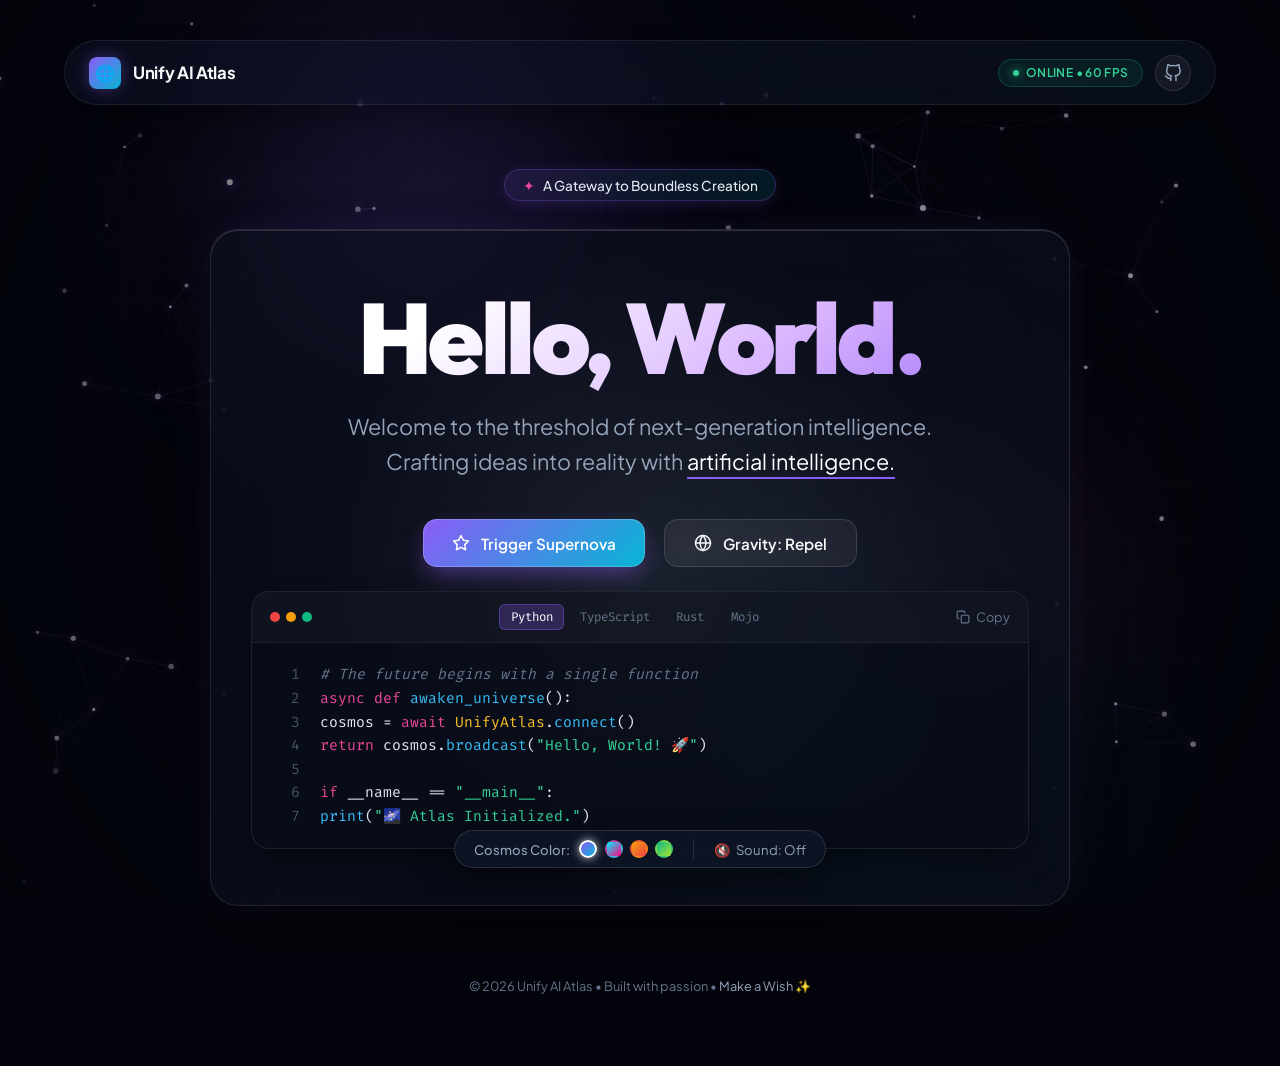
==== index.html @ ecc3bb08 "Initial Version 	new file:   index.html 	new file:   requirements.md" ====
<!DOCTYPE html>
<html lang="en">

<head>
    <meta charset="UTF-8">
    <meta name="viewport" content="width=device-width, initial-scale=1.0">
    <title>Hello World &bull; Unify AI Atlas</title>
    <meta name="description"
        content="A breathtaking, interactive, next-generation Hello World experience crafted with dynamic cosmic physics, glassmorphism, and responsive sound design.">
    <link rel="icon"
        href="data:image/svg+xml,<svg xmlns=%22http://www.w3.org/2000/svg%22 viewBox=%220 0 100 100%22><text y=%22.9em%22 font-size=%2290%22>✨</text></svg>">

    <!-- Google Fonts -->
    <link rel="preconnect" href="https://fonts.googleapis.com">
    <link rel="preconnect" href="https://fonts.gstatic.com" crossorigin>
    <link
        href="https://fonts.googleapis.com/css2?family=Fira+Code:wght@400;500;600&family=Outfit:wght@300;400;600;700;800;900&family=Plus+Jakarta+Sans:wght@300;400;500;600;700&display=swap"
        rel="stylesheet">

    <style>
        :root {
            --bg-dark: #04050c;
            --card-bg: rgba(13, 17, 33, 0.65);
            --card-border: rgba(255, 255, 255, 0.1);
            --card-border-glow: rgba(99, 102, 241, 0.35);

            /* Theme 1: Nebula Violet (default) */
            --primary: #8b5cf6;
            --primary-rgb: 139, 92, 246;
            --accent: #06b6d4;
            --accent-rgb: 6, 182, 212;
            --highlight: #ec4899;
            --highlight-rgb: 236, 72, 153;

            --text-main: #f8fafc;
            --text-muted: #94a3b8;
            --text-dim: #64748b;
            --glow-blur: 80px;
        }

        [data-theme="cyber"] {
            --primary: #00f0ff;
            --primary-rgb: 0, 240, 255;
            --accent: #ff007f;
            --accent-rgb: 255, 0, 127;
            --highlight: #ffe600;
            --highlight-rgb: 255, 230, 0;
        }

        [data-theme="solar"] {
            --primary: #f59e0b;
            --primary-rgb: 245, 158, 11;
            --accent: #ef4444;
            --accent-rgb: 239, 68, 68;
            --highlight: #fbbf24;
            --highlight-rgb: 251, 191, 36;
        }

        [data-theme="matrix"] {
            --primary: #10b981;
            --primary-rgb: 16, 185, 129;
            --accent: #06b6d4;
            --accent-rgb: 6, 182, 212;
            --highlight: #a3e635;
            --highlight-rgb: 163, 230, 53;
        }

        * {
            box-sizing: border-box;
            margin: 0;
            padding: 0;
            -webkit-font-smoothing: antialiased;
            -moz-osx-font-smoothing: grayscale;
        }

        body {
            background-color: var(--bg-dark);
            color: var(--text-main);
            font-family: 'Plus Jakarta Sans', sans-serif;
            min-height: 100vh;
            overflow-x: hidden;
            position: relative;
            display: flex;
            flex-direction: column;
            align-items: center;
            justify-content: space-between;
            selection-background-color: var(--primary);
        }

        ::selection {
            background: rgba(var(--primary-rgb), 0.35);
            color: #fff;
        }

        /* Ambient background gradient meshes */
        .ambient-glow {
            position: fixed;
            inset: 0;
            pointer-events: none;
            z-index: 0;
            overflow: hidden;
        }

        .glow-orb {
            position: absolute;
            border-radius: 50%;
            filter: blur(var(--glow-blur));
            opacity: 0.45;
            animation: drift 18s ease-in-out infinite alternate;
            transition: background 0.8s ease;
        }

        .glow-orb-1 {
            width: 550px;
            height: 550px;
            top: -100px;
            left: 10%;
            background: radial-gradient(circle, rgba(var(--primary-rgb), 0.7) 0%, transparent 70%);
        }

        .glow-orb-2 {
            width: 650px;
            height: 650px;
            bottom: -150px;
            right: 10%;
            background: radial-gradient(circle, rgba(var(--accent-rgb), 0.6) 0%, transparent 70%);
            animation-duration: 24s;
            animation-delay: -7s;
        }

        .glow-orb-3 {
            width: 400px;
            height: 400px;
            top: 40%;
            left: 60%;
            background: radial-gradient(circle, rgba(var(--highlight-rgb), 0.5) 0%, transparent 70%);
            animation-duration: 20s;
            animation-delay: -12s;
        }

        @keyframes drift {
            0% {
                transform: translate(0, 0) scale(1);
            }

            50% {
                transform: translate(40px, 30px) scale(1.08);
            }

            100% {
                transform: translate(-30px, 50px) scale(0.95);
            }
        }

        /* Canvas background */
        #space-canvas {
            position: fixed;
            top: 0;
            left: 0;
            width: 100%;
            height: 100%;
            z-index: 1;
            pointer-events: auto;
        }

        /* Grid overlay pattern */
        .grid-overlay {
            position: fixed;
            inset: 0;
            background-image:
                linear-gradient(rgba(255, 255, 255, 0.02) 1px, transparent 1px),
                linear-gradient(90deg, rgba(255, 255, 255, 0.02) 1px, transparent 1px);
            background-size: 60px 60px;
            z-index: 2;
            pointer-events: none;
        }

        /* Noise overlay */
        .noise-overlay {
            position: fixed;
            inset: 0;
            background: radial-gradient(circle at 50% 50%, transparent 0%, rgba(4, 5, 12, 0.7) 100%);
            z-index: 2;
            pointer-events: none;
        }

        /* Main container */
        .container {
            position: relative;
            z-index: 10;
            width: 100%;
            max-width: 1200px;
            padding: 2.5rem 1.5rem;
            margin: 0 auto;
            display: flex;
            flex-direction: column;
            align-items: center;
            gap: 3rem;
        }

        /* Top Navigation bar */
        header {
            width: 100%;
            display: flex;
            justify-content: space-between;
            align-items: center;
            padding: 0.85rem 1.5rem;
            border-radius: 9999px;
            background: rgba(15, 23, 42, 0.5);
            backdrop-filter: blur(16px);
            -webkit-backdrop-filter: blur(16px);
            border: 1px solid rgba(255, 255, 255, 0.08);
            box-shadow: 0 20px 40px -15px rgba(0, 0, 0, 0.5);
            animation: fadeInDown 0.8s cubic-bezier(0.16, 1, 0.3, 1);
        }

        .brand {
            display: flex;
            align-items: center;
            gap: 0.75rem;
            text-decoration: none;
            color: var(--text-main);
            font-weight: 700;
            font-size: 1.05rem;
            letter-spacing: -0.02em;
        }

        .brand-icon {
            width: 32px;
            height: 32px;
            border-radius: 8px;
            background: linear-gradient(135deg, var(--primary), var(--accent));
            display: flex;
            align-items: center;
            justify-content: center;
            box-shadow: 0 0 15px rgba(var(--primary-rgb), 0.4);
            font-size: 1rem;
        }

        .header-actions {
            display: flex;
            align-items: center;
            gap: 0.75rem;
        }

        .badge-status {
            display: inline-flex;
            align-items: center;
            gap: 0.45rem;
            padding: 0.35rem 0.85rem;
            border-radius: 9999px;
            background: rgba(16, 185, 129, 0.1);
            border: 1px solid rgba(16, 185, 129, 0.25);
            color: #34d399;
            font-size: 0.75rem;
            font-weight: 600;
            letter-spacing: 0.03em;
            text-transform: uppercase;
        }

        .pulse-dot {
            width: 6px;
            height: 6px;
            border-radius: 50%;
            background: #34d399;
            box-shadow: 0 0 10px #34d399;
            animation: pulse 2s infinite;
        }

        @keyframes pulse {

            0%,
            100% {
                opacity: 1;
                transform: scale(1);
            }

            50% {
                opacity: 0.4;
                transform: scale(0.8);
            }
        }

        .icon-btn {
            background: rgba(255, 255, 255, 0.05);
            border: 1px solid rgba(255, 255, 255, 0.1);
            color: var(--text-muted);
            width: 36px;
            height: 36px;
            border-radius: 50%;
            display: flex;
            align-items: center;
            justify-content: center;
            cursor: pointer;
            transition: all 0.25s ease;
            font-size: 0.95rem;
        }

        .icon-btn:hover {
            background: rgba(255, 255, 255, 0.12);
            color: var(--text-main);
            transform: translateY(-2px);
            box-shadow: 0 4px 12px rgba(0, 0, 0, 0.2);
        }

        /* Hero section */
        .hero-section {
            width: 100%;
            display: flex;
            flex-direction: column;
            align-items: center;
            text-align: center;
            margin-top: 1rem;
        }

        .tag-pill {
            display: inline-flex;
            align-items: center;
            gap: 0.5rem;
            padding: 0.4rem 1.1rem;
            border-radius: 9999px;
            background: linear-gradient(90deg, rgba(var(--primary-rgb), 0.12), rgba(var(--accent-rgb), 0.12));
            border: 1px solid rgba(var(--primary-rgb), 0.28);
            color: #e2e8f0;
            font-size: 0.85rem;
            font-weight: 500;
            margin-bottom: 1.75rem;
            box-shadow: 0 4px 20px -5px rgba(var(--primary-rgb), 0.3);
            animation: fadeInUp 0.8s cubic-bezier(0.16, 1, 0.3, 1);
        }

        .tag-sparkle {
            color: var(--highlight);
            animation: spinSlow 8s linear infinite;
        }

        @keyframes spinSlow {
            from {
                transform: rotate(0deg);
            }

            to {
                transform: rotate(360deg);
            }
        }

        /* 3D Tilt Card */
        .tilt-wrapper {
            perspective: 1200px;
            width: 100%;
            max-width: 860px;
        }

        .tilt-card {
            background: var(--card-bg);
            backdrop-filter: blur(28px);
            -webkit-backdrop-filter: blur(28px);
            border-radius: 28px;
            border: 1px solid var(--card-border);
            padding: 3.5rem 2.5rem;
            position: relative;
            overflow: hidden;
            box-shadow:
                0 25px 60px -15px rgba(0, 0, 0, 0.7),
                0 0 40px -10px rgba(var(--primary-rgb), 0.18),
                inset 0 1px 0 rgba(255, 255, 255, 0.15);
            transition: border-color 0.4s ease, box-shadow 0.4s ease, transform 0.15s ease-out;
            transform-style: preserve-3d;
            animation: fadeInUp 1s cubic-bezier(0.16, 1, 0.3, 1) 0.1s both;
        }

        .tilt-card::before {
            content: '';
            position: absolute;
            inset: 0;
            background: radial-gradient(800px circle at var(--mouse-x, 50%) var(--mouse-y, 50%), rgba(255, 255, 255, 0.08), transparent 40%);
            pointer-events: none;
            z-index: 1;
        }

        /* Supernova Shockwave */
        .shockwave {
            position: absolute;
            border-radius: 50%;
            pointer-events: none;
            transform: translate(-50%, -50%);
            border: 2px solid rgba(var(--primary-rgb), 0.8);
            box-shadow: 0 0 25px rgba(var(--accent-rgb), 0.8);
            animation: explode 0.8s cubic-bezier(0.1, 0.8, 0.3, 1) forwards;
            z-index: 5;
        }

        @keyframes explode {
            0% {
                width: 0;
                height: 0;
                opacity: 1;
            }

            100% {
                width: 900px;
                height: 900px;
                opacity: 0;
                border-width: 0px;
            }
        }

        /* Main Big Typography */
        .headline {
            font-family: 'Outfit', sans-serif;
            font-size: clamp(3.2rem, 8vw, 6.2rem);
            font-weight: 900;
            line-height: 1.05;
            letter-spacing: -0.035em;
            margin-bottom: 1.25rem;
            position: relative;
            z-index: 2;
        }

        .text-gradient {
            background: linear-gradient(135deg, #ffffff 10%, #d8b4fe 40%, var(--primary) 70%, var(--accent) 100%);
            background-size: 200% auto;
            -webkit-background-clip: text;
            -webkit-text-fill-color: transparent;
            animation: gradientShift 6s ease-in-out infinite alternate;
        }

        @keyframes gradientShift {
            0% {
                background-position: 0% 50%;
            }

            100% {
                background-position: 100% 50%;
            }
        }

        .subheadline {
            font-size: clamp(1.05rem, 2.2vw, 1.35rem);
            color: var(--text-muted);
            max-width: 620px;
            margin: 0 auto 2.5rem;
            line-height: 1.6;
            font-weight: 400;
            position: relative;
            z-index: 2;
        }

        .subheadline strong {
            color: #f1f5f9;
            font-weight: 600;
        }

        .interactive-typing {
            border-bottom: 2px solid var(--primary);
            padding-bottom: 2px;
            color: #fff;
        }

        /* Button actions group */
        .cta-group {
            display: flex;
            flex-wrap: wrap;
            justify-content: center;
            gap: 1.15rem;
            position: relative;
            z-index: 2;
        }

        .btn {
            display: inline-flex;
            align-items: center;
            justify-content: center;
            gap: 0.65rem;
            font-family: 'Plus Jakarta Sans', sans-serif;
            font-size: 0.95rem;
            font-weight: 600;
            padding: 0.85rem 1.85rem;
            border-radius: 14px;
            cursor: pointer;
            transition: all 0.28s cubic-bezier(0.16, 1, 0.3, 1);
            text-decoration: none;
            position: relative;
            outline: none;
        }

        .btn-primary {
            background: linear-gradient(135deg, var(--primary), var(--accent));
            color: #ffffff;
            border: none;
            box-shadow:
                0 10px 25px -5px rgba(var(--primary-rgb), 0.5),
                0 0 0 1px rgba(255, 255, 255, 0.2) inset;
        }

        .btn-primary:hover {
            transform: translateY(-3px) scale(1.02);
            box-shadow:
                0 16px 32px -5px rgba(var(--primary-rgb), 0.6),
                0 0 25px rgba(var(--accent-rgb), 0.5);
        }

        .btn-primary:active {
            transform: translateY(-1px) scale(0.99);
        }

        .btn-glass {
            background: rgba(255, 255, 255, 0.05);
            color: var(--text-main);
            border: 1px solid rgba(255, 255, 255, 0.12);
            backdrop-filter: blur(12px);
        }

        .btn-glass:hover {
            background: rgba(255, 255, 255, 0.1);
            border-color: rgba(255, 255, 255, 0.25);
            transform: translateY(-3px);
            box-shadow: 0 10px 20px -8px rgba(0, 0, 0, 0.5);
        }

        /* Code showcase terminal */
        .code-terminal {
            width: 100%;
            max-width: 780px;
            background: rgba(9, 13, 25, 0.75);
            border-radius: 18px;
            border: 1px solid rgba(255, 255, 255, 0.09);
            overflow: hidden;
            margin-top: 1.5rem;
            box-shadow: 0 15px 35px -10px rgba(0, 0, 0, 0.6);
            text-align: left;
            z-index: 2;
            position: relative;
        }

        .terminal-header {
            background: rgba(255, 255, 255, 0.03);
            padding: 0.75rem 1.15rem;
            display: flex;
            align-items: center;
            justify-content: space-between;
            border-bottom: 1px solid rgba(255, 255, 255, 0.06);
        }

        .terminal-dots {
            display: flex;
            gap: 6px;
        }

        .dot {
            width: 10px;
            height: 10px;
            border-radius: 50%;
        }

        .dot-red {
            background: #ef4444;
        }

        .dot-yellow {
            background: #f59e0b;
        }

        .dot-green {
            background: #10b981;
        }

        .lang-tabs {
            display: flex;
            gap: 0.35rem;
        }

        .lang-tab {
            background: transparent;
            border: none;
            color: var(--text-dim);
            font-size: 0.78rem;
            font-family: 'Fira Code', monospace;
            padding: 0.25rem 0.65rem;
            border-radius: 6px;
            cursor: pointer;
            transition: all 0.2s ease;
        }

        .lang-tab:hover {
            color: var(--text-main);
            background: rgba(255, 255, 255, 0.05);
        }

        .lang-tab.active {
            color: #fff;
            background: rgba(var(--primary-rgb), 0.25);
            border: 1px solid rgba(var(--primary-rgb), 0.4);
        }

        .copy-btn {
            background: transparent;
            border: none;
            color: var(--text-dim);
            font-size: 0.8rem;
            cursor: pointer;
            display: flex;
            align-items: center;
            gap: 0.35rem;
            transition: color 0.2s ease;
            font-family: 'Plus Jakarta Sans', sans-serif;
        }

        .copy-btn:hover {
            color: var(--text-main);
        }

        .terminal-body {
            padding: 1.25rem 1.5rem;
            font-family: 'Fira Code', monospace;
            font-size: 0.92rem;
            line-height: 1.6;
            overflow-x: auto;
        }

        .code-line {
            display: flex;
            gap: 1.25rem;
        }

        .line-number {
            color: #475569;
            user-select: none;
            min-width: 1.5rem;
            text-align: right;
        }

        .code-content {
            color: #e2e8f0;
        }

        .kw {
            color: #ec4899;
        }

        .fn {
            color: #38bdf8;
        }

        .str {
            color: #34d399;
        }

        .cm {
            color: #64748b;
            font-style: italic;
        }

        .var {
            color: #fbbf24;
        }

        /* Interactive Control Floating Bar */
        .controls-bar {
            position: fixed;
            bottom: 2rem;
            background: rgba(15, 23, 42, 0.7);
            backdrop-filter: blur(20px);
            -webkit-backdrop-filter: blur(20px);
            border: 1px solid rgba(255, 255, 255, 0.12);
            border-radius: 9999px;
            padding: 0.5rem 1.2rem;
            display: flex;
            align-items: center;
            gap: 1.25rem;
            z-index: 50;
            box-shadow: 0 15px 35px rgba(0, 0, 0, 0.5);
            animation: fadeInUp 0.9s cubic-bezier(0.16, 1, 0.3, 1) 0.3s both;
        }

        .control-item {
            display: flex;
            align-items: center;
            gap: 0.6rem;
            font-size: 0.82rem;
            color: var(--text-muted);
            font-weight: 500;
        }

        .theme-pickers {
            display: flex;
            gap: 0.45rem;
        }

        .theme-dot {
            width: 18px;
            height: 18px;
            border-radius: 50%;
            cursor: pointer;
            transition: transform 0.2s ease, box-shadow 0.2s ease;
            border: 2px solid transparent;
        }

        .theme-dot:hover {
            transform: scale(1.2);
        }

        .theme-dot.active {
            border-color: #fff;
            box-shadow: 0 0 10px rgba(255, 255, 255, 0.8);
        }

        .theme-dot.violet {
            background: linear-gradient(135deg, #8b5cf6, #06b6d4);
        }

        .theme-dot.cyber {
            background: linear-gradient(135deg, #00f0ff, #ff007f);
        }

        .theme-dot.solar {
            background: linear-gradient(135deg, #f59e0b, #ef4444);
        }

        .theme-dot.matrix {
            background: linear-gradient(135deg, #10b981, #a3e635);
        }

        .divider-v {
            width: 1px;
            height: 20px;
            background: rgba(255, 255, 255, 0.12);
        }

        /* Sound Switcher */
        .toggle-sound-btn {
            background: transparent;
            border: none;
            color: var(--text-muted);
            cursor: pointer;
            display: flex;
            align-items: center;
            gap: 0.4rem;
            font-size: 0.82rem;
            font-family: inherit;
            transition: color 0.2s ease;
        }

        .toggle-sound-btn:hover {
            color: var(--text-main);
        }

        /* Footer */
        footer {
            position: relative;
            z-index: 10;
            padding: 1.5rem 0 2rem;
            text-align: center;
            font-size: 0.8rem;
            color: var(--text-dim);
        }

        footer a {
            color: var(--text-muted);
            text-decoration: none;
            transition: color 0.2s ease;
        }

        footer a:hover {
            color: var(--text-main);
            text-decoration: underline;
        }

        /* Keyframe Animations */
        @keyframes fadeInUp {
            from {
                opacity: 0;
                transform: translateY(24px);
            }

            to {
                opacity: 1;
                transform: translateY(0);
            }
        }

        @keyframes fadeInDown {
            from {
                opacity: 0;
                transform: translateY(-20px);
            }

            to {
                opacity: 1;
                transform: translateY(0);
            }
        }

        /* Toast Notification */
        .toast {
            position: fixed;
            top: 2rem;
            right: 2rem;
            background: rgba(16, 185, 129, 0.9);
            color: #fff;
            padding: 0.75rem 1.25rem;
            border-radius: 12px;
            backdrop-filter: blur(10px);
            font-size: 0.85rem;
            font-weight: 600;
            box-shadow: 0 10px 25px rgba(0, 0, 0, 0.3);
            z-index: 100;
            transform: translateY(-50px);
            opacity: 0;
            pointer-events: none;
            transition: all 0.3s cubic-bezier(0.16, 1, 0.3, 1);
        }

        .toast.show {
            transform: translateY(0);
            opacity: 1;
        }

        /* Responsive adjustments */
        @media (max-width: 768px) {
            .tilt-card {
                padding: 2.5rem 1.5rem;
            }

            .controls-bar {
                bottom: 1rem;
                padding: 0.4rem 0.9rem;
                gap: 0.8rem;
            }

            .control-item span.label {
                display: none;
            }
        }
    </style>
</head>

<body>

    <!-- Background Canvas -->
    <canvas id="space-canvas"></canvas>

    <!-- Ambient dynamic glow orbs -->
    <div class="ambient-glow">
        <div class="glow-orb glow-orb-1"></div>
        <div class="glow-orb glow-orb-2"></div>
        <div class="glow-orb glow-orb-3"></div>
    </div>

    <!-- Subtle overlay textures -->
    <div class="grid-overlay"></div>
    <div class="noise-overlay"></div>

    <div class="container">
        <!-- Navigation / Top status -->
        <header>
            <a href="#" class="brand">
                <div class="brand-icon">🌐</div>
                <span>Unify AI Atlas</span>
            </a>

            <div class="header-actions">
                <div class="badge-status">
                    <span class="pulse-dot"></span>
                    <span>Online &bull; 60 FPS</span>
                </div>

                <button class="icon-btn" id="github-btn" title="View Source"
                    onclick="window.open('https://github.com/unifyaiatlas/unifyaiatlas.github.io', '_blank')">
                    <svg width="18" height="18" viewBox="0 0 24 24" fill="none" stroke="currentColor" stroke-width="2"
                        stroke-linecap="round" stroke-linejoin="round">
                        <path
                            d="M9 19c-5 1.5-5-2.5-7-3m14 6v-3.87a3.37 3.37 0 0 0-.94-2.61c3.14-.35 6.44-1.54 6.44-7A5.44 5.44 0 0 0 20 4.77 5.07 5.07 0 0 0 19.91 1S18.73.65 16 2.48a13.38 13.38 0 0 0-7 0C6.27.65 5.09 1 5.09 1A5.07 5.07 0 0 0 5 4.77a5.44 5.44 0 0 0-1.5 3.78c0 5.42 3.3 6.61 6.44 7A3.37 3.37 0 0 0 9 18.13V22">
                        </path>
                    </svg>
                </button>
            </div>
        </header>

        <!-- Main Hero -->
        <main class="hero-section">
            <div class="tag-pill">
                <span class="tag-sparkle">✦</span>
                <span>A Gateway to Boundless Creation</span>
            </div>

            <!-- 3D Interactive Card Container -->
            <div class="tilt-wrapper" id="card-wrapper">
                <div class="tilt-card" id="hero-card">
                    <h1 class="headline">
                        <span class="text-gradient">Hello, World.</span>
                    </h1>

                    <p class="subheadline">
                        Welcome to the threshold of next-generation intelligence. <br>
                        Crafting ideas into reality with
                        <span class="interactive-typing" id="typed-text">artificial intelligence.</span>
                    </p>

                    <div class="cta-group">
                        <button class="btn btn-primary" id="supernova-btn" onclick="triggerSupernova(event)">
                            <svg width="18" height="18" viewBox="0 0 24 24" fill="none" stroke="currentColor"
                                stroke-width="2" stroke-linecap="round" stroke-linejoin="round">
                                <polygon
                                    points="12 2 15.09 8.26 22 9.27 17 14.14 18.18 21.02 12 17.77 5.82 21.02 7 14.14 2 9.27 8.91 8.26 12 2">
                                </polygon>
                            </svg>
                            <span>Trigger Supernova</span>
                        </button>

                        <button class="btn btn-glass" id="toggle-physics-btn" onclick="togglePhysicsMode()">
                            <svg width="18" height="18" viewBox="0 0 24 24" fill="none" stroke="currentColor"
                                stroke-width="2" stroke-linecap="round" stroke-linejoin="round">
                                <circle cx="12" cy="12" r="10"></circle>
                                <line x1="2" y1="12" x2="22" y2="12"></line>
                                <path
                                    d="M12 2a15.3 15.3 0 0 1 4 10 15.3 15.3 0 0 1-4 10 15.3 15.3 0 0 1-4-10 15.3 15.3 0 0 1 4-10z">
                                </path>
                            </svg>
                            <span id="physics-label">Gravity: Repel</span>
                        </button>
                    </div>

                    <!-- Code Showcase Terminal -->
                    <div class="code-terminal">
                        <div class="terminal-header">
                            <div class="terminal-dots">
                                <div class="dot dot-red"></div>
                                <div class="dot dot-yellow"></div>
                                <div class="dot dot-green"></div>
                            </div>

                            <div class="lang-tabs">
                                <button class="lang-tab active" onclick="switchLang('python', this)">Python</button>
                                <button class="lang-tab" onclick="switchLang('typescript', this)">TypeScript</button>
                                <button class="lang-tab" onclick="switchLang('rust', this)">Rust</button>
                                <button class="lang-tab" onclick="switchLang('mojo', this)">Mojo</button>
                            </div>

                            <button class="copy-btn" id="copy-btn" onclick="copySnippet()">
                                <svg width="14" height="14" viewBox="0 0 24 24" fill="none" stroke="currentColor"
                                    stroke-width="2" stroke-linecap="round" stroke-linejoin="round">
                                    <rect x="9" y="9" width="13" height="13" rx="2" ry="2"></rect>
                                    <path d="M5 15H4a2 2 0 0 1-2-2V4a2 2 0 0 1 2-2h9a2 2 0 0 1 2 2v1"></path>
                                </svg>
                                <span id="copy-text">Copy</span>
                            </button>
                        </div>

                        <div class="terminal-body" id="code-display">
                            <!-- Dynamically populated via JS -->
                        </div>
                    </div>
                </div>
            </div>
        </main>

        <!-- Footer -->
        <footer>
            <p>&copy; 2026 Unify AI Atlas &bull; Built with passion &bull; <a href="#space-canvas"
                    onclick="triggerSupernova(event)">Make a Wish ✨</a></p>
        </footer>
    </div>

    <!-- Bottom Floating Controls -->
    <div class="controls-bar">
        <div class="control-item">
            <span class="label">Cosmos Color:</span>
            <div class="theme-pickers">
                <div class="theme-dot violet active" title="Nebula Violet" onclick="setTheme('')"></div>
                <div class="theme-dot cyber" title="Cyber Neon" onclick="setTheme('cyber')"></div>
                <div class="theme-dot solar" title="Solar Flare" onclick="setTheme('solar')"></div>
                <div class="theme-dot matrix" title="Emerald Matrix" onclick="setTheme('matrix')"></div>
            </div>
        </div>

        <div class="divider-v"></div>

        <div class="control-item">
            <button class="toggle-sound-btn" id="sound-btn" onclick="toggleSound()">
                <span id="sound-icon">🔇</span>
                <span id="sound-text">Sound: Off</span>
            </button>
        </div>
    </div>

    <!-- Toast Notification -->
    <div class="toast" id="toast">Snippet copied to clipboard!</div>

    <!-- Interactive Logic & Physics Engine -->
    <script>
        // --- 1. Sound Synthesis Engine (Web Audio API) ---
        let audioCtx = null;
        let soundEnabled = false;

        function initAudio() {
            if (!audioCtx) {
                audioCtx = new (window.AudioContext || window.webkitAudioContext)();
            }
            if (audioCtx.state === 'suspended') {
                audioCtx.resume();
            }
        }

        function playTone(freq, type = 'sine', duration = 0.25, volume = 0.15) {
            if (!soundEnabled || !audioCtx) return;
            try {
                const osc = audioCtx.createOscillator();
                const gain = audioCtx.createGain();
                osc.type = type;
                osc.frequency.setValueAtTime(freq, audioCtx.currentTime);

                gain.gain.setValueAtTime(volume, audioCtx.currentTime);
                gain.gain.exponentialRampToValueAtTime(0.0001, audioCtx.currentTime + duration);

                osc.connect(gain);
                gain.connect(audioCtx.destination);

                osc.start();
                osc.stop(audioCtx.currentTime + duration);
            } catch (e) {
                console.error(e);
            }
        }

        function playArpeggio() {
            if (!soundEnabled) return;
            const notes = [523.25, 659.25, 783.99, 1046.50]; // C5, E5, G5, C6
            notes.forEach((freq, idx) => {
                setTimeout(() => playTone(freq, 'triangle', 0.4, 0.1), idx * 75);
            });
        }

        function toggleSound() {
            initAudio();
            soundEnabled = !soundEnabled;
            const icon = document.getElementById('sound-icon');
            const text = document.getElementById('sound-text');
            if (soundEnabled) {
                icon.textContent = '🔊';
                text.textContent = 'Sound: On';
                playArpeggio();
                showToast('✨ Audio synthesized soundscapes enabled');
            } else {
                icon.textContent = '🔇';
                text.textContent = 'Sound: Off';
            }
        }

        // --- 2. Interactive Interactive Particles & Constellation Engine ---
        const canvas = document.getElementById('space-canvas');
        const ctx = canvas.getContext('2d');

        let width = canvas.width = window.innerWidth;
        let height = canvas.height = window.innerHeight;

        let particles = [];
        const PARTICLE_COUNT = Math.min(100, Math.floor((width * height) / 12000));
        let mouse = { x: width / 2, y: height / 2, active: false };
        let physicsMode = 'repel'; // 'repel', 'attract', 'orbit'

        class Particle {
            constructor(x, y, isSpecial = false) {
                this.x = x ?? Math.random() * width;
                this.y = y ?? Math.random() * height;
                this.vx = (Math.random() - 0.5) * 1.2;
                this.vy = (Math.random() - 0.5) * 1.2;
                this.radius = isSpecial ? Math.random() * 3 + 2 : Math.random() * 2 + 1;
                this.baseRadius = this.radius;
                this.alpha = Math.random() * 0.7 + 0.3;
                this.color = isSpecial ? '#ff007f' : '#ffffff';
                this.life = isSpecial ? 100 : Infinity;
            }

            update() {
                // Normal motion
                this.x += this.vx;
                this.y += this.vy;

                // Bounce from walls
                if (this.x < 0 || this.x > width) this.vx *= -1;
                if (this.y < 0 || this.y > height) this.vy *= -1;

                // Interaction with mouse
                if (mouse.active) {
                    const dx = mouse.x - this.x;
                    const dy = mouse.y - this.y;
                    const dist = Math.sqrt(dx * dx + dy * dy);
                    const maxDist = 180;

                    if (dist < maxDist) {
                        const force = (1 - dist / maxDist);
                        const angle = Math.atan2(dy, dx);

                        if (physicsMode === 'repel') {
                            this.x -= Math.cos(angle) * force * 5;
                            this.y -= Math.sin(angle) * force * 5;
                        } else if (physicsMode === 'attract') {
                            this.x += Math.cos(angle) * force * 3;
                            this.y += Math.sin(angle) * force * 3;
                        } else if (physicsMode === 'orbit') {
                            this.x += Math.cos(angle + Math.PI / 2) * force * 6;
                            this.y += Math.sin(angle + Math.PI / 2) * force * 6;
                        }
                    }
                }

                if (this.life !== Infinity) {
                    this.life--;
                    this.alpha = this.life / 100;
                }
            }

            draw() {
                ctx.beginPath();
                ctx.arc(this.x, this.y, this.radius, 0, Math.PI * 2);
                ctx.fillStyle = `rgba(255, 255, 255, ${this.alpha})`;
                ctx.shadowBlur = 8;
                ctx.shadowColor = 'rgba(139, 92, 246, 0.8)';
                ctx.fill();
                ctx.shadowBlur = 0;
            }
        }

        function initParticles() {
            particles = [];
            for (let i = 0; i < PARTICLE_COUNT; i++) {
                particles.push(new Particle());
            }
        }

        function connectParticles() {
            const maxConnectDist = 130;
            for (let i = 0; i < particles.length; i++) {
                for (let j = i + 1; j < particles.length; j++) {
                    const dx = particles[i].x - particles[j].x;
                    const dy = particles[i].y - particles[j].y;
                    const dist = Math.sqrt(dx * dx + dy * dy);

                    if (dist < maxConnectDist) {
                        const alpha = (1 - dist / maxConnectDist) * 0.22;
                        ctx.beginPath();
                        ctx.strokeStyle = `rgba(167, 139, 250, ${alpha})`;
                        ctx.lineWidth = 1;
                        ctx.moveTo(particles[i].x, particles[i].y);
                        ctx.lineTo(particles[j].x, particles[j].y);
                        ctx.stroke();
                    }
                }
            }
        }

        function animate() {
            ctx.clearRect(0, 0, width, height);

            for (let i = particles.length - 1; i >= 0; i--) {
                const p = particles[i];
                p.update();
                p.draw();
                if (p.life <= 0) {
                    particles.splice(i, 1);
                }
            }

            connectParticles();
            requestAnimationFrame(animate);
        }

        initParticles();
        animate();

        window.addEventListener('resize', () => {
            width = canvas.width = window.innerWidth;
            height = canvas.height = window.innerHeight;
            initParticles();
        });

        window.addEventListener('mousemove', (e) => {
            mouse.x = e.clientX;
            mouse.y = e.clientY;
            mouse.active = true;
        });

        window.addEventListener('mouseleave', () => {
            mouse.active = false;
        });

        // Touch device support
        window.addEventListener('touchmove', (e) => {
            if (e.touches.length > 0) {
                mouse.x = e.touches[0].clientX;
                mouse.y = e.touches[0].clientY;
                mouse.active = true;
            }
        });

        // --- 3. Supernova Blast & Physics Switch ---
        function triggerSupernova(e) {
            const originX = e ? e.clientX || window.innerWidth / 2 : window.innerWidth / 2;
            const originY = e ? e.clientY || window.innerHeight / 2 : window.innerHeight / 2;

            // Spawn burst of particles
            for (let i = 0; i < 60; i++) {
                const p = new Particle(originX, originY, true);
                const speed = Math.random() * 8 + 3;
                const angle = Math.random() * Math.PI * 2;
                p.vx = Math.cos(angle) * speed;
                p.vy = Math.sin(angle) * speed;
                particles.push(p);
            }

            // Create shockwave element
            const shockwave = document.createElement('div');
            shockwave.className = 'shockwave';
            shockwave.style.left = `${originX}px`;
            shockwave.style.top = `${originY}px`;
            document.body.appendChild(shockwave);

            setTimeout(() => shockwave.remove(), 850);

            playTone(330, 'triangle', 0.6, 0.2);
            setTimeout(() => playTone(660, 'sine', 0.8, 0.15), 100);
            showToast('🌟 Supernova blast triggered!');
        }

        function togglePhysicsMode() {
            const label = document.getElementById('physics-label');
            if (physicsMode === 'repel') {
                physicsMode = 'attract';
                label.textContent = 'Gravity: Attract';
            } else if (physicsMode === 'attract') {
                physicsMode = 'orbit';
                label.textContent = 'Gravity: Orbit';
            } else {
                physicsMode = 'repel';
                label.textContent = 'Gravity: Repel';
            }
            playTone(440, 'sine', 0.2, 0.1);
            showToast(`Cosmic Physics set to ${physicsMode.toUpperCase()}`);
        }

        // --- 4. 3D Tilt Card Interaction ---
        const card = document.getElementById('hero-card');
        const wrapper = document.getElementById('card-wrapper');

        wrapper.addEventListener('mousemove', (e) => {
            const rect = card.getBoundingClientRect();
            const x = e.clientX - rect.left;
            const y = e.clientY - rect.top;

            card.style.setProperty('--mouse-x', `${x}px`);
            card.style.setProperty('--mouse-y', `${y}px`);

            const centerX = rect.width / 2;
            const centerY = rect.height / 2;

            const rotateX = ((y - centerY) / centerY) * -9;
            const rotateY = ((x - centerX) / centerX) * 9;

            card.style.transform = `perspective(1000px) rotateX(${rotateX}deg) rotateY(${rotateY}deg) scale3d(1.01, 1.01, 1.01)`;
        });

        wrapper.addEventListener('mouseleave', () => {
            card.style.transform = 'perspective(1000px) rotateX(0deg) rotateY(0deg) scale3d(1, 1, 1)';
        });

        // --- 5. Dynamic Typing Subtitle ---
        const words = [
            "artificial intelligence.",
            "autonomous multi-agents.",
            "scalable neural systems.",
            "creative code architectures.",
            "boundless human vision."
        ];
        let wordIndex = 0;
        let charIndex = 0;
        let isDeleting = false;
        const typedElem = document.getElementById('typed-text');

        function typeEffect() {
            const currentWord = words[wordIndex];
            if (isDeleting) {
                typedElem.textContent = currentWord.substring(0, charIndex - 1);
                charIndex--;
            } else {
                typedElem.textContent = currentWord.substring(0, charIndex + 1);
                charIndex++;
            }

            let speed = isDeleting ? 40 : 85;

            if (!isDeleting && charIndex === currentWord.length) {
                speed = 2200; // pause at word end
                isDeleting = true;
            } else if (isDeleting && charIndex === 0) {
                isDeleting = false;
                wordIndex = (wordIndex + 1) % words.length;
                speed = 400;
            }

            setTimeout(typeEffect, speed);
        }
        typeEffect();

        // --- 6. Code Snippets & Language Switcher ---
        const snippets = {
            python: [
                '<span class="cm"># The future begins with a single function</span>',
                '<span class="kw">async def</span> <span class="fn">awaken_universe</span>():',
                '    cosmos = <span class="kw">await</span> <span class="var">UnifyAtlas</span>.<span class="fn">connect</span>()',
                '    <span class="kw">return</span> cosmos.<span class="fn">broadcast</span>(<span class="str">"Hello, World! 🚀"</span>)',
                '',
                '<span class="kw">if</span> __name__ == <span class="str">"__main__"</span>:',
                '    <span class="fn">print</span>(<span class="str">"🌌 Atlas Initialized."</span>)'
            ],
            typescript: [
                '<span class="cm">// Strongly-typed cosmic declaration</span>',
                '<span class="kw">import</span> { <span class="var">Universe</span> } <span class="kw">from</span> <span class="str">"@unify/atlas"</span>;',
                '',
                '<span class="kw">const</span> <span class="fn">sayHello</span> = <span class="kw">async</span> (): <span class="var">Promise</span>&lt;<span class="kw">void</span>&gt; =&gt; {',
                '  <span class="kw">const</span> node = <span class="kw">await</span> <span class="var">Universe</span>.<span class="fn">spawn</span>();',
                '  node.<span class="fn">emit</span>(<span class="str">"Hello, World! ✨"</span>);',
                '};'
            ],
            rust: [
                '<span class="cm">// Blazingly fast cosmic greeting</span>',
                '<span class="kw">use</span> unify_atlas::prelude::*;',
                '',
                '<span class="kw">fn</span> <span class="fn">main</span>() -&gt; <span class="var">Result</span>&lt;(), <span class="var">AtlasError</span>&gt; {',
                '    <span class="kw">let</span> beacon = <span class="var">CosmicBeacon</span>::<span class="fn">new</span>()<span class="str"></span>?;',
                '    <span class="fn">println!</span>(<span class="str">"Hello, World from Rust! 🦀"</span>);',
                '    beacon.<span class="fn">ignite</span>()',
                '}'
            ],
            mojo: [
                '<span class="cm"># Hardware-accelerated AI execution</span>',
                '<span class="kw">fn</span> <span class="fn">main</span>():',
                '    <span class="kw">let</span> greeting: <span class="var">StringLiteral</span> = <span class="str">"Hello, World with Mojo! 🔥"</span>',
                '    <span class="fn">print</span>(greeting)',
                '    <span class="fn">print</span>(<span class="str">"Maximum SIMD throughput active."</span>)'
            ]
        };

        let currentLang = 'python';

        function renderCode(lang) {
            const container = document.getElementById('code-display');
            const lines = snippets[lang] || snippets.python;
            container.innerHTML = lines.map((line, idx) => `
        <div class="code-line">
          <span class="line-number">${idx + 1}</span>
          <span class="code-content">${line}</span>
        </div>
      `).join('');
        }

        function switchLang(lang, btn) {
            currentLang = lang;
            document.querySelectorAll('.lang-tab').forEach(b => b.classList.remove('active'));
            btn.classList.add('active');
            renderCode(lang);
            playTone(550, 'sine', 0.15, 0.08);
        }

        function getRawSnippet(lang) {
            const rawLines = {
                python: 'async def awaken_universe():\n    cosmos = await UnifyAtlas.connect()\n    return cosmos.broadcast("Hello, World! 🚀")\n\nif __name__ == "__main__":\n    print("🌌 Atlas Initialized.")',
                typescript: 'import { Universe } from "@unify/atlas";\n\nconst sayHello = async (): Promise<void> => {\n  const node = await Universe.spawn();\n  node.emit("Hello, World! ✨");\n};',
                rust: 'use unify_atlas::prelude::*;\n\nfn main() -> Result<(), AtlasError> {\n    let beacon = CosmicBeacon::new()?;\n    println!("Hello, World from Rust! 🦀");\n    beacon.ignite()\n}',
                mojo: 'fn main():\n    let greeting: StringLiteral = "Hello, World with Mojo! 🔥"\n    print(greeting)\n    print("Maximum SIMD throughput active.")'
            };
            return rawLines[lang] || rawLines.python;
        }

        function copySnippet() {
            const text = getRawSnippet(currentLang);
            navigator.clipboard.writeText(text).then(() => {
                const copyText = document.getElementById('copy-text');
                copyText.textContent = 'Copied!';
                showToast('Code copied to clipboard! 📋');
                playTone(700, 'sine', 0.2, 0.1);
                setTimeout(() => copyText.textContent = 'Copy', 2000);
            }).catch(() => {
                showToast('Failed to copy');
            });
        }

        // --- 7. Theme Customizer ---
        function setTheme(theme) {
            if (theme) {
                document.documentElement.setAttribute('data-theme', theme);
            } else {
                document.documentElement.removeAttribute('data-theme');
            }

            document.querySelectorAll('.theme-dot').forEach(dot => {
                dot.classList.remove('active');
            });

            const activeClass = theme ? theme : 'violet';
            const selected = document.querySelector(`.theme-dot.${activeClass}`);
            if (selected) selected.classList.add('active');

            playTone(600, 'sine', 0.25, 0.08);
            showToast(`Theme switched to ${theme ? theme.toUpperCase() : 'NEBULA'}`);
        }

        // --- 8. Toast Helper ---
        let toastTimer = null;
        function showToast(msg) {
            const toast = document.getElementById('toast');
            toast.textContent = msg;
            toast.classList.add('show');
            clearTimeout(toastTimer);
            toastTimer = setTimeout(() => {
                toast.classList.remove('show');
            }, 2600);
        }

        // Initialize code display on startup
        renderCode('python');
    </script>
</body>

</html>
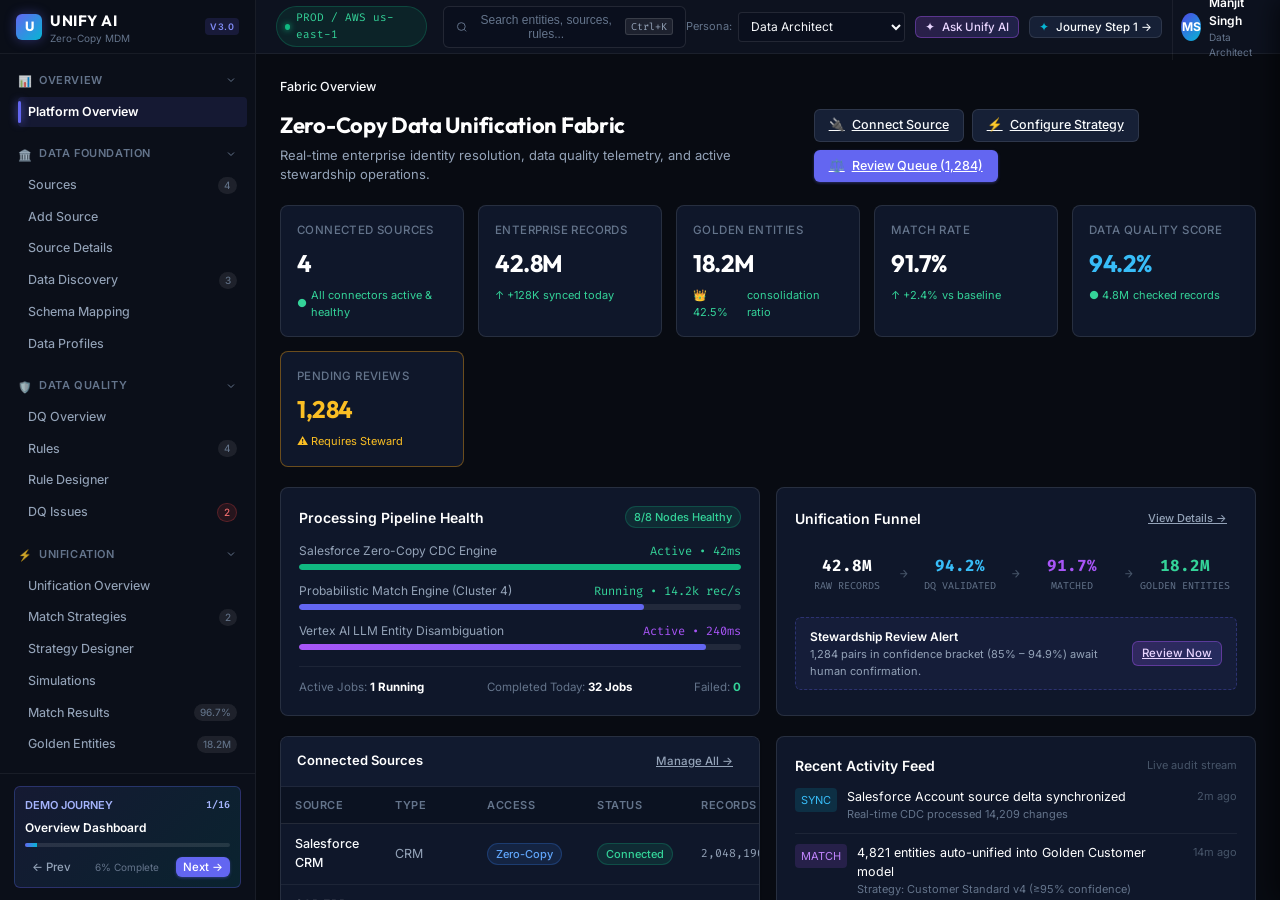
==== commit 392fa364: "feat: add core application frontend with routing, state management, components, and domain pages" ====
--- a/index.html
+++ b/index.html
@@ -1,1425 +1,24 @@
 <!DOCTYPE html>
 <html lang="en">
+<head>
+  <meta charset="UTF-8">
+  <meta name="viewport" content="width=device-width, initial-scale=1.0">
+  <title>Unify AI — Zero-Copy Data Unification Fabric</title>
+  <meta name="description" content="Next-generation enterprise Zero-Copy Data Unification Fabric, MDM, entity resolution, AI copilot, and compliance lineage platform.">
+  <link rel="icon" href="data:image/svg+xml,<svg xmlns=%22http://www.w3.org/2000/svg%22 viewBox=%220 0 100 100%22><rect width=%22100%22 height=%22100%22 rx=%2224%22 fill=%22%236366f1%22/><text y=%22.75em%22 x=%2250%25%22 font-size=%2260%22 font-family=%22sans-serif%22 font-weight=%22bold%22 text-anchor=%22middle%22 fill=%22white%22>U</text></svg>">
 
-<head>
-    <meta charset="UTF-8">
-    <meta name="viewport" content="width=device-width, initial-scale=1.0">
-    <title>Hello World &bull; Unify AI Atlas</title>
-    <meta name="description"
-        content="A breathtaking, interactive, next-generation Hello World experience crafted with dynamic cosmic physics, glassmorphism, and responsive sound design.">
-    <link rel="icon"
-        href="data:image/svg+xml,<svg xmlns=%22http://www.w3.org/2000/svg%22 viewBox=%220 0 100 100%22><text y=%22.9em%22 font-size=%2290%22>✨</text></svg>">
+  <!-- Enterprise Google Fonts -->
+  <link rel="preconnect" href="https://fonts.googleapis.com">
+  <link rel="preconnect" href="https://fonts.gstatic.com" crossorigin>
+  <link href="https://fonts.googleapis.com/css2?family=Fira+Code:wght@400;500;600&family=Inter:wght@300;400;500;600;700&family=Outfit:wght@400;600;700;800&family=Plus+Jakarta+Sans:wght@400;500;600;700&display=swap" rel="stylesheet">
 
-    <!-- Google Fonts -->
-    <link rel="preconnect" href="https://fonts.googleapis.com">
-    <link rel="preconnect" href="https://fonts.gstatic.com" crossorigin>
-    <link
-        href="https://fonts.googleapis.com/css2?family=Fira+Code:wght@400;500;600&family=Outfit:wght@300;400;600;700;800;900&family=Plus+Jakarta+Sans:wght@300;400;500;600;700&display=swap"
-        rel="stylesheet">
-
-    <style>
-        :root {
-            --bg-dark: #04050c;
-            --card-bg: rgba(13, 17, 33, 0.65);
-            --card-border: rgba(255, 255, 255, 0.1);
-            --card-border-glow: rgba(99, 102, 241, 0.35);
-
-            /* Theme 1: Nebula Violet (default) */
-            --primary: #8b5cf6;
-            --primary-rgb: 139, 92, 246;
-            --accent: #06b6d4;
-            --accent-rgb: 6, 182, 212;
-            --highlight: #ec4899;
-            --highlight-rgb: 236, 72, 153;
-
-            --text-main: #f8fafc;
-            --text-muted: #94a3b8;
-            --text-dim: #64748b;
-            --glow-blur: 80px;
-        }
-
-        [data-theme="cyber"] {
-            --primary: #00f0ff;
-            --primary-rgb: 0, 240, 255;
-            --accent: #ff007f;
-            --accent-rgb: 255, 0, 127;
-            --highlight: #ffe600;
-            --highlight-rgb: 255, 230, 0;
-        }
-
-        [data-theme="solar"] {
-            --primary: #f59e0b;
-            --primary-rgb: 245, 158, 11;
-            --accent: #ef4444;
-            --accent-rgb: 239, 68, 68;
-            --highlight: #fbbf24;
-            --highlight-rgb: 251, 191, 36;
-        }
-
-        [data-theme="matrix"] {
-            --primary: #10b981;
-            --primary-rgb: 16, 185, 129;
-            --accent: #06b6d4;
-            --accent-rgb: 6, 182, 212;
-            --highlight: #a3e635;
-            --highlight-rgb: 163, 230, 53;
-        }
-
-        * {
-            box-sizing: border-box;
-            margin: 0;
-            padding: 0;
-            -webkit-font-smoothing: antialiased;
-            -moz-osx-font-smoothing: grayscale;
-        }
-
-        body {
-            background-color: var(--bg-dark);
-            color: var(--text-main);
-            font-family: 'Plus Jakarta Sans', sans-serif;
-            min-height: 100vh;
-            overflow-x: hidden;
-            position: relative;
-            display: flex;
-            flex-direction: column;
-            align-items: center;
-            justify-content: space-between;
-            selection-background-color: var(--primary);
-        }
-
-        ::selection {
-            background: rgba(var(--primary-rgb), 0.35);
-            color: #fff;
-        }
-
-        /* Ambient background gradient meshes */
-        .ambient-glow {
-            position: fixed;
-            inset: 0;
-            pointer-events: none;
-            z-index: 0;
-            overflow: hidden;
-        }
-
-        .glow-orb {
-            position: absolute;
-            border-radius: 50%;
-            filter: blur(var(--glow-blur));
-            opacity: 0.45;
-            animation: drift 18s ease-in-out infinite alternate;
-            transition: background 0.8s ease;
-        }
-
-        .glow-orb-1 {
-            width: 550px;
-            height: 550px;
-            top: -100px;
-            left: 10%;
-            background: radial-gradient(circle, rgba(var(--primary-rgb), 0.7) 0%, transparent 70%);
-        }
-
-        .glow-orb-2 {
-            width: 650px;
-            height: 650px;
-            bottom: -150px;
-            right: 10%;
-            background: radial-gradient(circle, rgba(var(--accent-rgb), 0.6) 0%, transparent 70%);
-            animation-duration: 24s;
-            animation-delay: -7s;
-        }
-
-        .glow-orb-3 {
-            width: 400px;
-            height: 400px;
-            top: 40%;
-            left: 60%;
-            background: radial-gradient(circle, rgba(var(--highlight-rgb), 0.5) 0%, transparent 70%);
-            animation-duration: 20s;
-            animation-delay: -12s;
-        }
-
-        @keyframes drift {
-            0% {
-                transform: translate(0, 0) scale(1);
-            }
-
-            50% {
-                transform: translate(40px, 30px) scale(1.08);
-            }
-
-            100% {
-                transform: translate(-30px, 50px) scale(0.95);
-            }
-        }
-
-        /* Canvas background */
-        #space-canvas {
-            position: fixed;
-            top: 0;
-            left: 0;
-            width: 100%;
-            height: 100%;
-            z-index: 1;
-            pointer-events: auto;
-        }
-
-        /* Grid overlay pattern */
-        .grid-overlay {
-            position: fixed;
-            inset: 0;
-            background-image:
-                linear-gradient(rgba(255, 255, 255, 0.02) 1px, transparent 1px),
-                linear-gradient(90deg, rgba(255, 255, 255, 0.02) 1px, transparent 1px);
-            background-size: 60px 60px;
-            z-index: 2;
-            pointer-events: none;
-        }
-
-        /* Noise overlay */
-        .noise-overlay {
-            position: fixed;
-            inset: 0;
-            background: radial-gradient(circle at 50% 50%, transparent 0%, rgba(4, 5, 12, 0.7) 100%);
-            z-index: 2;
-            pointer-events: none;
-        }
-
-        /* Main container */
-        .container {
-            position: relative;
-            z-index: 10;
-            width: 100%;
-            max-width: 1200px;
-            padding: 2.5rem 1.5rem;
-            margin: 0 auto;
-            display: flex;
-            flex-direction: column;
-            align-items: center;
-            gap: 3rem;
-        }
-
-        /* Top Navigation bar */
-        header {
-            width: 100%;
-            display: flex;
-            justify-content: space-between;
-            align-items: center;
-            padding: 0.85rem 1.5rem;
-            border-radius: 9999px;
-            background: rgba(15, 23, 42, 0.5);
-            backdrop-filter: blur(16px);
-            -webkit-backdrop-filter: blur(16px);
-            border: 1px solid rgba(255, 255, 255, 0.08);
-            box-shadow: 0 20px 40px -15px rgba(0, 0, 0, 0.5);
-            animation: fadeInDown 0.8s cubic-bezier(0.16, 1, 0.3, 1);
-        }
-
-        .brand {
-            display: flex;
-            align-items: center;
-            gap: 0.75rem;
-            text-decoration: none;
-            color: var(--text-main);
-            font-weight: 700;
-            font-size: 1.05rem;
-            letter-spacing: -0.02em;
-        }
-
-        .brand-icon {
-            width: 32px;
-            height: 32px;
-            border-radius: 8px;
-            background: linear-gradient(135deg, var(--primary), var(--accent));
-            display: flex;
-            align-items: center;
-            justify-content: center;
-            box-shadow: 0 0 15px rgba(var(--primary-rgb), 0.4);
-            font-size: 1rem;
-        }
-
-        .header-actions {
-            display: flex;
-            align-items: center;
-            gap: 0.75rem;
-        }
-
-        .badge-status {
-            display: inline-flex;
-            align-items: center;
-            gap: 0.45rem;
-            padding: 0.35rem 0.85rem;
-            border-radius: 9999px;
-            background: rgba(16, 185, 129, 0.1);
-            border: 1px solid rgba(16, 185, 129, 0.25);
-            color: #34d399;
-            font-size: 0.75rem;
-            font-weight: 600;
-            letter-spacing: 0.03em;
-            text-transform: uppercase;
-        }
-
-        .pulse-dot {
-            width: 6px;
-            height: 6px;
-            border-radius: 50%;
-            background: #34d399;
-            box-shadow: 0 0 10px #34d399;
-            animation: pulse 2s infinite;
-        }
-
-        @keyframes pulse {
-
-            0%,
-            100% {
-                opacity: 1;
-                transform: scale(1);
-            }
-
-            50% {
-                opacity: 0.4;
-                transform: scale(0.8);
-            }
-        }
-
-        .icon-btn {
-            background: rgba(255, 255, 255, 0.05);
-            border: 1px solid rgba(255, 255, 255, 0.1);
-            color: var(--text-muted);
-            width: 36px;
-            height: 36px;
-            border-radius: 50%;
-            display: flex;
-            align-items: center;
-            justify-content: center;
-            cursor: pointer;
-            transition: all 0.25s ease;
-            font-size: 0.95rem;
-        }
-
-        .icon-btn:hover {
-            background: rgba(255, 255, 255, 0.12);
-            color: var(--text-main);
-            transform: translateY(-2px);
-            box-shadow: 0 4px 12px rgba(0, 0, 0, 0.2);
-        }
-
-        /* Hero section */
-        .hero-section {
-            width: 100%;
-            display: flex;
-            flex-direction: column;
-            align-items: center;
-            text-align: center;
-            margin-top: 1rem;
-        }
-
-        .tag-pill {
-            display: inline-flex;
-            align-items: center;
-            gap: 0.5rem;
-            padding: 0.4rem 1.1rem;
-            border-radius: 9999px;
-            background: linear-gradient(90deg, rgba(var(--primary-rgb), 0.12), rgba(var(--accent-rgb), 0.12));
-            border: 1px solid rgba(var(--primary-rgb), 0.28);
-            color: #e2e8f0;
-            font-size: 0.85rem;
-            font-weight: 500;
-            margin-bottom: 1.75rem;
-            box-shadow: 0 4px 20px -5px rgba(var(--primary-rgb), 0.3);
-            animation: fadeInUp 0.8s cubic-bezier(0.16, 1, 0.3, 1);
-        }
-
-        .tag-sparkle {
-            color: var(--highlight);
-            animation: spinSlow 8s linear infinite;
-        }
-
-        @keyframes spinSlow {
-            from {
-                transform: rotate(0deg);
-            }
-
-            to {
-                transform: rotate(360deg);
-            }
-        }
-
-        /* 3D Tilt Card */
-        .tilt-wrapper {
-            perspective: 1200px;
-            width: 100%;
-            max-width: 860px;
-        }
-
-        .tilt-card {
-            background: var(--card-bg);
-            backdrop-filter: blur(28px);
-            -webkit-backdrop-filter: blur(28px);
-            border-radius: 28px;
-            border: 1px solid var(--card-border);
-            padding: 3.5rem 2.5rem;
-            position: relative;
-            overflow: hidden;
-            box-shadow:
-                0 25px 60px -15px rgba(0, 0, 0, 0.7),
-                0 0 40px -10px rgba(var(--primary-rgb), 0.18),
-                inset 0 1px 0 rgba(255, 255, 255, 0.15);
-            transition: border-color 0.4s ease, box-shadow 0.4s ease, transform 0.15s ease-out;
-            transform-style: preserve-3d;
-            animation: fadeInUp 1s cubic-bezier(0.16, 1, 0.3, 1) 0.1s both;
-        }
-
-        .tilt-card::before {
-            content: '';
-            position: absolute;
-            inset: 0;
-            background: radial-gradient(800px circle at var(--mouse-x, 50%) var(--mouse-y, 50%), rgba(255, 255, 255, 0.08), transparent 40%);
-            pointer-events: none;
-            z-index: 1;
-        }
-
-        /* Supernova Shockwave */
-        .shockwave {
-            position: absolute;
-            border-radius: 50%;
-            pointer-events: none;
-            transform: translate(-50%, -50%);
-            border: 2px solid rgba(var(--primary-rgb), 0.8);
-            box-shadow: 0 0 25px rgba(var(--accent-rgb), 0.8);
-            animation: explode 0.8s cubic-bezier(0.1, 0.8, 0.3, 1) forwards;
-            z-index: 5;
-        }
-
-        @keyframes explode {
-            0% {
-                width: 0;
-                height: 0;
-                opacity: 1;
-            }
-
-            100% {
-                width: 900px;
-                height: 900px;
-                opacity: 0;
-                border-width: 0px;
-            }
-        }
-
-        /* Main Big Typography */
-        .headline {
-            font-family: 'Outfit', sans-serif;
-            font-size: clamp(3.2rem, 8vw, 6.2rem);
-            font-weight: 900;
-            line-height: 1.05;
-            letter-spacing: -0.035em;
-            margin-bottom: 1.25rem;
-            position: relative;
-            z-index: 2;
-        }
-
-        .text-gradient {
-            background: linear-gradient(135deg, #ffffff 10%, #d8b4fe 40%, var(--primary) 70%, var(--accent) 100%);
-            background-size: 200% auto;
-            -webkit-background-clip: text;
-            -webkit-text-fill-color: transparent;
-            animation: gradientShift 6s ease-in-out infinite alternate;
-        }
-
-        @keyframes gradientShift {
-            0% {
-                background-position: 0% 50%;
-            }
-
-            100% {
-                background-position: 100% 50%;
-            }
-        }
-
-        .subheadline {
-            font-size: clamp(1.05rem, 2.2vw, 1.35rem);
-            color: var(--text-muted);
-            max-width: 620px;
-            margin: 0 auto 2.5rem;
-            line-height: 1.6;
-            font-weight: 400;
-            position: relative;
-            z-index: 2;
-        }
-
-        .subheadline strong {
-            color: #f1f5f9;
-            font-weight: 600;
-        }
-
-        .interactive-typing {
-            border-bottom: 2px solid var(--primary);
-            padding-bottom: 2px;
-            color: #fff;
-        }
-
-        /* Button actions group */
-        .cta-group {
-            display: flex;
-            flex-wrap: wrap;
-            justify-content: center;
-            gap: 1.15rem;
-            position: relative;
-            z-index: 2;
-        }
-
-        .btn {
-            display: inline-flex;
-            align-items: center;
-            justify-content: center;
-            gap: 0.65rem;
-            font-family: 'Plus Jakarta Sans', sans-serif;
-            font-size: 0.95rem;
-            font-weight: 600;
-            padding: 0.85rem 1.85rem;
-            border-radius: 14px;
-            cursor: pointer;
-            transition: all 0.28s cubic-bezier(0.16, 1, 0.3, 1);
-            text-decoration: none;
-            position: relative;
-            outline: none;
-        }
-
-        .btn-primary {
-            background: linear-gradient(135deg, var(--primary), var(--accent));
-            color: #ffffff;
-            border: none;
-            box-shadow:
-                0 10px 25px -5px rgba(var(--primary-rgb), 0.5),
-                0 0 0 1px rgba(255, 255, 255, 0.2) inset;
-        }
-
-        .btn-primary:hover {
-            transform: translateY(-3px) scale(1.02);
-            box-shadow:
-                0 16px 32px -5px rgba(var(--primary-rgb), 0.6),
-                0 0 25px rgba(var(--accent-rgb), 0.5);
-        }
-
-        .btn-primary:active {
-            transform: translateY(-1px) scale(0.99);
-        }
-
-        .btn-glass {
-            background: rgba(255, 255, 255, 0.05);
-            color: var(--text-main);
-            border: 1px solid rgba(255, 255, 255, 0.12);
-            backdrop-filter: blur(12px);
-        }
-
-        .btn-glass:hover {
-            background: rgba(255, 255, 255, 0.1);
-            border-color: rgba(255, 255, 255, 0.25);
-            transform: translateY(-3px);
-            box-shadow: 0 10px 20px -8px rgba(0, 0, 0, 0.5);
-        }
-
-        /* Code showcase terminal */
-        .code-terminal {
-            width: 100%;
-            max-width: 780px;
-            background: rgba(9, 13, 25, 0.75);
-            border-radius: 18px;
-            border: 1px solid rgba(255, 255, 255, 0.09);
-            overflow: hidden;
-            margin-top: 1.5rem;
-            box-shadow: 0 15px 35px -10px rgba(0, 0, 0, 0.6);
-            text-align: left;
-            z-index: 2;
-            position: relative;
-        }
-
-        .terminal-header {
-            background: rgba(255, 255, 255, 0.03);
-            padding: 0.75rem 1.15rem;
-            display: flex;
-            align-items: center;
-            justify-content: space-between;
-            border-bottom: 1px solid rgba(255, 255, 255, 0.06);
-        }
-
-        .terminal-dots {
-            display: flex;
-            gap: 6px;
-        }
-
-        .dot {
-            width: 10px;
-            height: 10px;
-            border-radius: 50%;
-        }
-
-        .dot-red {
-            background: #ef4444;
-        }
-
-        .dot-yellow {
-            background: #f59e0b;
-        }
-
-        .dot-green {
-            background: #10b981;
-        }
-
-        .lang-tabs {
-            display: flex;
-            gap: 0.35rem;
-        }
-
-        .lang-tab {
-            background: transparent;
-            border: none;
-            color: var(--text-dim);
-            font-size: 0.78rem;
-            font-family: 'Fira Code', monospace;
-            padding: 0.25rem 0.65rem;
-            border-radius: 6px;
-            cursor: pointer;
-            transition: all 0.2s ease;
-        }
-
-        .lang-tab:hover {
-            color: var(--text-main);
-            background: rgba(255, 255, 255, 0.05);
-        }
-
-        .lang-tab.active {
-            color: #fff;
-            background: rgba(var(--primary-rgb), 0.25);
-            border: 1px solid rgba(var(--primary-rgb), 0.4);
-        }
-
-        .copy-btn {
-            background: transparent;
-            border: none;
-            color: var(--text-dim);
-            font-size: 0.8rem;
-            cursor: pointer;
-            display: flex;
-            align-items: center;
-            gap: 0.35rem;
-            transition: color 0.2s ease;
-            font-family: 'Plus Jakarta Sans', sans-serif;
-        }
-
-        .copy-btn:hover {
-            color: var(--text-main);
-        }
-
-        .terminal-body {
-            padding: 1.25rem 1.5rem;
-            font-family: 'Fira Code', monospace;
-            font-size: 0.92rem;
-            line-height: 1.6;
-            overflow-x: auto;
-        }
-
-        .code-line {
-            display: flex;
-            gap: 1.25rem;
-        }
-
-        .line-number {
-            color: #475569;
-            user-select: none;
-            min-width: 1.5rem;
-            text-align: right;
-        }
-
-        .code-content {
-            color: #e2e8f0;
-        }
-
-        .kw {
-            color: #ec4899;
-        }
-
-        .fn {
-            color: #38bdf8;
-        }
-
-        .str {
-            color: #34d399;
-        }
-
-        .cm {
-            color: #64748b;
-            font-style: italic;
-        }
-
-        .var {
-            color: #fbbf24;
-        }
-
-        /* Interactive Control Floating Bar */
-        .controls-bar {
-            position: fixed;
-            bottom: 2rem;
-            background: rgba(15, 23, 42, 0.7);
-            backdrop-filter: blur(20px);
-            -webkit-backdrop-filter: blur(20px);
-            border: 1px solid rgba(255, 255, 255, 0.12);
-            border-radius: 9999px;
-            padding: 0.5rem 1.2rem;
-            display: flex;
-            align-items: center;
-            gap: 1.25rem;
-            z-index: 50;
-            box-shadow: 0 15px 35px rgba(0, 0, 0, 0.5);
-            animation: fadeInUp 0.9s cubic-bezier(0.16, 1, 0.3, 1) 0.3s both;
-        }
-
-        .control-item {
-            display: flex;
-            align-items: center;
-            gap: 0.6rem;
-            font-size: 0.82rem;
-            color: var(--text-muted);
-            font-weight: 500;
-        }
-
-        .theme-pickers {
-            display: flex;
-            gap: 0.45rem;
-        }
-
-        .theme-dot {
-            width: 18px;
-            height: 18px;
-            border-radius: 50%;
-            cursor: pointer;
-            transition: transform 0.2s ease, box-shadow 0.2s ease;
-            border: 2px solid transparent;
-        }
-
-        .theme-dot:hover {
-            transform: scale(1.2);
-        }
-
-        .theme-dot.active {
-            border-color: #fff;
-            box-shadow: 0 0 10px rgba(255, 255, 255, 0.8);
-        }
-
-        .theme-dot.violet {
-            background: linear-gradient(135deg, #8b5cf6, #06b6d4);
-        }
-
-        .theme-dot.cyber {
-            background: linear-gradient(135deg, #00f0ff, #ff007f);
-        }
-
-        .theme-dot.solar {
-            background: linear-gradient(135deg, #f59e0b, #ef4444);
-        }
-
-        .theme-dot.matrix {
-            background: linear-gradient(135deg, #10b981, #a3e635);
-        }
-
-        .divider-v {
-            width: 1px;
-            height: 20px;
-            background: rgba(255, 255, 255, 0.12);
-        }
-
-        /* Sound Switcher */
-        .toggle-sound-btn {
-            background: transparent;
-            border: none;
-            color: var(--text-muted);
-            cursor: pointer;
-            display: flex;
-            align-items: center;
-            gap: 0.4rem;
-            font-size: 0.82rem;
-            font-family: inherit;
-            transition: color 0.2s ease;
-        }
-
-        .toggle-sound-btn:hover {
-            color: var(--text-main);
-        }
-
-        /* Footer */
-        footer {
-            position: relative;
-            z-index: 10;
-            padding: 1.5rem 0 2rem;
-            text-align: center;
-            font-size: 0.8rem;
-            color: var(--text-dim);
-        }
-
-        footer a {
-            color: var(--text-muted);
-            text-decoration: none;
-            transition: color 0.2s ease;
-        }
-
-        footer a:hover {
-            color: var(--text-main);
-            text-decoration: underline;
-        }
-
-        /* Keyframe Animations */
-        @keyframes fadeInUp {
-            from {
-                opacity: 0;
-                transform: translateY(24px);
-            }
-
-            to {
-                opacity: 1;
-                transform: translateY(0);
-            }
-        }
-
-        @keyframes fadeInDown {
-            from {
-                opacity: 0;
-                transform: translateY(-20px);
-            }
-
-            to {
-                opacity: 1;
-                transform: translateY(0);
-            }
-        }
-
-        /* Toast Notification */
-        .toast {
-            position: fixed;
-            top: 2rem;
-            right: 2rem;
-            background: rgba(16, 185, 129, 0.9);
-            color: #fff;
-            padding: 0.75rem 1.25rem;
-            border-radius: 12px;
-            backdrop-filter: blur(10px);
-            font-size: 0.85rem;
-            font-weight: 600;
-            box-shadow: 0 10px 25px rgba(0, 0, 0, 0.3);
-            z-index: 100;
-            transform: translateY(-50px);
-            opacity: 0;
-            pointer-events: none;
-            transition: all 0.3s cubic-bezier(0.16, 1, 0.3, 1);
-        }
-
-        .toast.show {
-            transform: translateY(0);
-            opacity: 1;
-        }
-
-        /* Responsive adjustments */
-        @media (max-width: 768px) {
-            .tilt-card {
-                padding: 2.5rem 1.5rem;
-            }
-
-            .controls-bar {
-                bottom: 1rem;
-                padding: 0.4rem 0.9rem;
-                gap: 0.8rem;
-            }
-
-            .control-item span.label {
-                display: none;
-            }
-        }
-    </style>
+  <!-- Design System Stylesheets -->
+  <link rel="stylesheet" href="./src/styles/tokens.css">
+  <link rel="stylesheet" href="./src/styles/layout.css">
+  <link rel="stylesheet" href="./src/styles/components.css">
 </head>
-
 <body>
-
-    <!-- Background Canvas -->
-    <canvas id="space-canvas"></canvas>
-
-    <!-- Ambient dynamic glow orbs -->
-    <div class="ambient-glow">
-        <div class="glow-orb glow-orb-1"></div>
-        <div class="glow-orb glow-orb-2"></div>
-        <div class="glow-orb glow-orb-3"></div>
-    </div>
-
-    <!-- Subtle overlay textures -->
-    <div class="grid-overlay"></div>
-    <div class="noise-overlay"></div>
-
-    <div class="container">
-        <!-- Navigation / Top status -->
-        <header>
-            <a href="#" class="brand">
-                <div class="brand-icon">🌐</div>
-                <span>Unify AI Atlas</span>
-            </a>
-
-            <div class="header-actions">
-                <div class="badge-status">
-                    <span class="pulse-dot"></span>
-                    <span>Online &bull; 60 FPS</span>
-                </div>
-
-                <button class="icon-btn" id="github-btn" title="View Source"
-                    onclick="window.open('https://github.com/unifyaiatlas/unifyaiatlas.github.io', '_blank')">
-                    <svg width="18" height="18" viewBox="0 0 24 24" fill="none" stroke="currentColor" stroke-width="2"
-                        stroke-linecap="round" stroke-linejoin="round">
-                        <path
-                            d="M9 19c-5 1.5-5-2.5-7-3m14 6v-3.87a3.37 3.37 0 0 0-.94-2.61c3.14-.35 6.44-1.54 6.44-7A5.44 5.44 0 0 0 20 4.77 5.07 5.07 0 0 0 19.91 1S18.73.65 16 2.48a13.38 13.38 0 0 0-7 0C6.27.65 5.09 1 5.09 1A5.07 5.07 0 0 0 5 4.77a5.44 5.44 0 0 0-1.5 3.78c0 5.42 3.3 6.61 6.44 7A3.37 3.37 0 0 0 9 18.13V22">
-                        </path>
-                    </svg>
-                </button>
-            </div>
-        </header>
-
-        <!-- Main Hero -->
-        <main class="hero-section">
-            <div class="tag-pill">
-                <span class="tag-sparkle">✦</span>
-                <span>A Gateway to Boundless Creation</span>
-            </div>
-
-            <!-- 3D Interactive Card Container -->
-            <div class="tilt-wrapper" id="card-wrapper">
-                <div class="tilt-card" id="hero-card">
-                    <h1 class="headline">
-                        <span class="text-gradient">Hello, World.</span>
-                    </h1>
-
-                    <p class="subheadline">
-                        Welcome to the threshold of next-generation intelligence. <br>
-                        Crafting ideas into reality with
-                        <span class="interactive-typing" id="typed-text">artificial intelligence.</span>
-                    </p>
-
-                    <div class="cta-group">
-                        <button class="btn btn-primary" id="supernova-btn" onclick="triggerSupernova(event)">
-                            <svg width="18" height="18" viewBox="0 0 24 24" fill="none" stroke="currentColor"
-                                stroke-width="2" stroke-linecap="round" stroke-linejoin="round">
-                                <polygon
-                                    points="12 2 15.09 8.26 22 9.27 17 14.14 18.18 21.02 12 17.77 5.82 21.02 7 14.14 2 9.27 8.91 8.26 12 2">
-                                </polygon>
-                            </svg>
-                            <span>Trigger Supernova</span>
-                        </button>
-
-                        <button class="btn btn-glass" id="toggle-physics-btn" onclick="togglePhysicsMode()">
-                            <svg width="18" height="18" viewBox="0 0 24 24" fill="none" stroke="currentColor"
-                                stroke-width="2" stroke-linecap="round" stroke-linejoin="round">
-                                <circle cx="12" cy="12" r="10"></circle>
-                                <line x1="2" y1="12" x2="22" y2="12"></line>
-                                <path
-                                    d="M12 2a15.3 15.3 0 0 1 4 10 15.3 15.3 0 0 1-4 10 15.3 15.3 0 0 1-4-10 15.3 15.3 0 0 1 4-10z">
-                                </path>
-                            </svg>
-                            <span id="physics-label">Gravity: Repel</span>
-                        </button>
-                    </div>
-
-                    <!-- Code Showcase Terminal -->
-                    <div class="code-terminal">
-                        <div class="terminal-header">
-                            <div class="terminal-dots">
-                                <div class="dot dot-red"></div>
-                                <div class="dot dot-yellow"></div>
-                                <div class="dot dot-green"></div>
-                            </div>
-
-                            <div class="lang-tabs">
-                                <button class="lang-tab active" onclick="switchLang('python', this)">Python</button>
-                                <button class="lang-tab" onclick="switchLang('typescript', this)">TypeScript</button>
-                                <button class="lang-tab" onclick="switchLang('rust', this)">Rust</button>
-                                <button class="lang-tab" onclick="switchLang('mojo', this)">Mojo</button>
-                            </div>
-
-                            <button class="copy-btn" id="copy-btn" onclick="copySnippet()">
-                                <svg width="14" height="14" viewBox="0 0 24 24" fill="none" stroke="currentColor"
-                                    stroke-width="2" stroke-linecap="round" stroke-linejoin="round">
-                                    <rect x="9" y="9" width="13" height="13" rx="2" ry="2"></rect>
-                                    <path d="M5 15H4a2 2 0 0 1-2-2V4a2 2 0 0 1 2-2h9a2 2 0 0 1 2 2v1"></path>
-                                </svg>
-                                <span id="copy-text">Copy</span>
-                            </button>
-                        </div>
-
-                        <div class="terminal-body" id="code-display">
-                            <!-- Dynamically populated via JS -->
-                        </div>
-                    </div>
-                </div>
-            </div>
-        </main>
-
-        <!-- Footer -->
-        <footer>
-            <p>&copy; 2026 Unify AI Atlas &bull; Built with passion &bull; <a href="#space-canvas"
-                    onclick="triggerSupernova(event)">Make a Wish ✨</a></p>
-        </footer>
-    </div>
-
-    <!-- Bottom Floating Controls -->
-    <div class="controls-bar">
-        <div class="control-item">
-            <span class="label">Cosmos Color:</span>
-            <div class="theme-pickers">
-                <div class="theme-dot violet active" title="Nebula Violet" onclick="setTheme('')"></div>
-                <div class="theme-dot cyber" title="Cyber Neon" onclick="setTheme('cyber')"></div>
-                <div class="theme-dot solar" title="Solar Flare" onclick="setTheme('solar')"></div>
-                <div class="theme-dot matrix" title="Emerald Matrix" onclick="setTheme('matrix')"></div>
-            </div>
-        </div>
-
-        <div class="divider-v"></div>
-
-        <div class="control-item">
-            <button class="toggle-sound-btn" id="sound-btn" onclick="toggleSound()">
-                <span id="sound-icon">🔇</span>
-                <span id="sound-text">Sound: Off</span>
-            </button>
-        </div>
-    </div>
-
-    <!-- Toast Notification -->
-    <div class="toast" id="toast">Snippet copied to clipboard!</div>
-
-    <!-- Interactive Logic & Physics Engine -->
-    <script>
-        // --- 1. Sound Synthesis Engine (Web Audio API) ---
-        let audioCtx = null;
-        let soundEnabled = false;
-
-        function initAudio() {
-            if (!audioCtx) {
-                audioCtx = new (window.AudioContext || window.webkitAudioContext)();
-            }
-            if (audioCtx.state === 'suspended') {
-                audioCtx.resume();
-            }
-        }
-
-        function playTone(freq, type = 'sine', duration = 0.25, volume = 0.15) {
-            if (!soundEnabled || !audioCtx) return;
-            try {
-                const osc = audioCtx.createOscillator();
-                const gain = audioCtx.createGain();
-                osc.type = type;
-                osc.frequency.setValueAtTime(freq, audioCtx.currentTime);
-
-                gain.gain.setValueAtTime(volume, audioCtx.currentTime);
-                gain.gain.exponentialRampToValueAtTime(0.0001, audioCtx.currentTime + duration);
-
-                osc.connect(gain);
-                gain.connect(audioCtx.destination);
-
-                osc.start();
-                osc.stop(audioCtx.currentTime + duration);
-            } catch (e) {
-                console.error(e);
-            }
-        }
-
-        function playArpeggio() {
-            if (!soundEnabled) return;
-            const notes = [523.25, 659.25, 783.99, 1046.50]; // C5, E5, G5, C6
-            notes.forEach((freq, idx) => {
-                setTimeout(() => playTone(freq, 'triangle', 0.4, 0.1), idx * 75);
-            });
-        }
-
-        function toggleSound() {
-            initAudio();
-            soundEnabled = !soundEnabled;
-            const icon = document.getElementById('sound-icon');
-            const text = document.getElementById('sound-text');
-            if (soundEnabled) {
-                icon.textContent = '🔊';
-                text.textContent = 'Sound: On';
-                playArpeggio();
-                showToast('✨ Audio synthesized soundscapes enabled');
-            } else {
-                icon.textContent = '🔇';
-                text.textContent = 'Sound: Off';
-            }
-        }
-
-        // --- 2. Interactive Interactive Particles & Constellation Engine ---
-        const canvas = document.getElementById('space-canvas');
-        const ctx = canvas.getContext('2d');
-
-        let width = canvas.width = window.innerWidth;
-        let height = canvas.height = window.innerHeight;
-
-        let particles = [];
-        const PARTICLE_COUNT = Math.min(100, Math.floor((width * height) / 12000));
-        let mouse = { x: width / 2, y: height / 2, active: false };
-        let physicsMode = 'repel'; // 'repel', 'attract', 'orbit'
-
-        class Particle {
-            constructor(x, y, isSpecial = false) {
-                this.x = x ?? Math.random() * width;
-                this.y = y ?? Math.random() * height;
-                this.vx = (Math.random() - 0.5) * 1.2;
-                this.vy = (Math.random() - 0.5) * 1.2;
-                this.radius = isSpecial ? Math.random() * 3 + 2 : Math.random() * 2 + 1;
-                this.baseRadius = this.radius;
-                this.alpha = Math.random() * 0.7 + 0.3;
-                this.color = isSpecial ? '#ff007f' : '#ffffff';
-                this.life = isSpecial ? 100 : Infinity;
-            }
-
-            update() {
-                // Normal motion
-                this.x += this.vx;
-                this.y += this.vy;
-
-                // Bounce from walls
-                if (this.x < 0 || this.x > width) this.vx *= -1;
-                if (this.y < 0 || this.y > height) this.vy *= -1;
-
-                // Interaction with mouse
-                if (mouse.active) {
-                    const dx = mouse.x - this.x;
-                    const dy = mouse.y - this.y;
-                    const dist = Math.sqrt(dx * dx + dy * dy);
-                    const maxDist = 180;
-
-                    if (dist < maxDist) {
-                        const force = (1 - dist / maxDist);
-                        const angle = Math.atan2(dy, dx);
-
-                        if (physicsMode === 'repel') {
-                            this.x -= Math.cos(angle) * force * 5;
-                            this.y -= Math.sin(angle) * force * 5;
-                        } else if (physicsMode === 'attract') {
-                            this.x += Math.cos(angle) * force * 3;
-                            this.y += Math.sin(angle) * force * 3;
-                        } else if (physicsMode === 'orbit') {
-                            this.x += Math.cos(angle + Math.PI / 2) * force * 6;
-                            this.y += Math.sin(angle + Math.PI / 2) * force * 6;
-                        }
-                    }
-                }
-
-                if (this.life !== Infinity) {
-                    this.life--;
-                    this.alpha = this.life / 100;
-                }
-            }
-
-            draw() {
-                ctx.beginPath();
-                ctx.arc(this.x, this.y, this.radius, 0, Math.PI * 2);
-                ctx.fillStyle = `rgba(255, 255, 255, ${this.alpha})`;
-                ctx.shadowBlur = 8;
-                ctx.shadowColor = 'rgba(139, 92, 246, 0.8)';
-                ctx.fill();
-                ctx.shadowBlur = 0;
-            }
-        }
-
-        function initParticles() {
-            particles = [];
-            for (let i = 0; i < PARTICLE_COUNT; i++) {
-                particles.push(new Particle());
-            }
-        }
-
-        function connectParticles() {
-            const maxConnectDist = 130;
-            for (let i = 0; i < particles.length; i++) {
-                for (let j = i + 1; j < particles.length; j++) {
-                    const dx = particles[i].x - particles[j].x;
-                    const dy = particles[i].y - particles[j].y;
-                    const dist = Math.sqrt(dx * dx + dy * dy);
-
-                    if (dist < maxConnectDist) {
-                        const alpha = (1 - dist / maxConnectDist) * 0.22;
-                        ctx.beginPath();
-                        ctx.strokeStyle = `rgba(167, 139, 250, ${alpha})`;
-                        ctx.lineWidth = 1;
-                        ctx.moveTo(particles[i].x, particles[i].y);
-                        ctx.lineTo(particles[j].x, particles[j].y);
-                        ctx.stroke();
-                    }
-                }
-            }
-        }
-
-        function animate() {
-            ctx.clearRect(0, 0, width, height);
-
-            for (let i = particles.length - 1; i >= 0; i--) {
-                const p = particles[i];
-                p.update();
-                p.draw();
-                if (p.life <= 0) {
-                    particles.splice(i, 1);
-                }
-            }
-
-            connectParticles();
-            requestAnimationFrame(animate);
-        }
-
-        initParticles();
-        animate();
-
-        window.addEventListener('resize', () => {
-            width = canvas.width = window.innerWidth;
-            height = canvas.height = window.innerHeight;
-            initParticles();
-        });
-
-        window.addEventListener('mousemove', (e) => {
-            mouse.x = e.clientX;
-            mouse.y = e.clientY;
-            mouse.active = true;
-        });
-
-        window.addEventListener('mouseleave', () => {
-            mouse.active = false;
-        });
-
-        // Touch device support
-        window.addEventListener('touchmove', (e) => {
-            if (e.touches.length > 0) {
-                mouse.x = e.touches[0].clientX;
-                mouse.y = e.touches[0].clientY;
-                mouse.active = true;
-            }
-        });
-
-        // --- 3. Supernova Blast & Physics Switch ---
-        function triggerSupernova(e) {
-            const originX = e ? e.clientX || window.innerWidth / 2 : window.innerWidth / 2;
-            const originY = e ? e.clientY || window.innerHeight / 2 : window.innerHeight / 2;
-
-            // Spawn burst of particles
-            for (let i = 0; i < 60; i++) {
-                const p = new Particle(originX, originY, true);
-                const speed = Math.random() * 8 + 3;
-                const angle = Math.random() * Math.PI * 2;
-                p.vx = Math.cos(angle) * speed;
-                p.vy = Math.sin(angle) * speed;
-                particles.push(p);
-            }
-
-            // Create shockwave element
-            const shockwave = document.createElement('div');
-            shockwave.className = 'shockwave';
-            shockwave.style.left = `${originX}px`;
-            shockwave.style.top = `${originY}px`;
-            document.body.appendChild(shockwave);
-
-            setTimeout(() => shockwave.remove(), 850);
-
-            playTone(330, 'triangle', 0.6, 0.2);
-            setTimeout(() => playTone(660, 'sine', 0.8, 0.15), 100);
-            showToast('🌟 Supernova blast triggered!');
-        }
-
-        function togglePhysicsMode() {
-            const label = document.getElementById('physics-label');
-            if (physicsMode === 'repel') {
-                physicsMode = 'attract';
-                label.textContent = 'Gravity: Attract';
-            } else if (physicsMode === 'attract') {
-                physicsMode = 'orbit';
-                label.textContent = 'Gravity: Orbit';
-            } else {
-                physicsMode = 'repel';
-                label.textContent = 'Gravity: Repel';
-            }
-            playTone(440, 'sine', 0.2, 0.1);
-            showToast(`Cosmic Physics set to ${physicsMode.toUpperCase()}`);
-        }
-
-        // --- 4. 3D Tilt Card Interaction ---
-        const card = document.getElementById('hero-card');
-        const wrapper = document.getElementById('card-wrapper');
-
-        wrapper.addEventListener('mousemove', (e) => {
-            const rect = card.getBoundingClientRect();
-            const x = e.clientX - rect.left;
-            const y = e.clientY - rect.top;
-
-            card.style.setProperty('--mouse-x', `${x}px`);
-            card.style.setProperty('--mouse-y', `${y}px`);
-
-            const centerX = rect.width / 2;
-            const centerY = rect.height / 2;
-
-            const rotateX = ((y - centerY) / centerY) * -9;
-            const rotateY = ((x - centerX) / centerX) * 9;
-
-            card.style.transform = `perspective(1000px) rotateX(${rotateX}deg) rotateY(${rotateY}deg) scale3d(1.01, 1.01, 1.01)`;
-        });
-
-        wrapper.addEventListener('mouseleave', () => {
-            card.style.transform = 'perspective(1000px) rotateX(0deg) rotateY(0deg) scale3d(1, 1, 1)';
-        });
-
-        // --- 5. Dynamic Typing Subtitle ---
-        const words = [
-            "artificial intelligence.",
-            "autonomous multi-agents.",
-            "scalable neural systems.",
-            "creative code architectures.",
-            "boundless human vision."
-        ];
-        let wordIndex = 0;
-        let charIndex = 0;
-        let isDeleting = false;
-        const typedElem = document.getElementById('typed-text');
-
-        function typeEffect() {
-            const currentWord = words[wordIndex];
-            if (isDeleting) {
-                typedElem.textContent = currentWord.substring(0, charIndex - 1);
-                charIndex--;
-            } else {
-                typedElem.textContent = currentWord.substring(0, charIndex + 1);
-                charIndex++;
-            }
-
-            let speed = isDeleting ? 40 : 85;
-
-            if (!isDeleting && charIndex === currentWord.length) {
-                speed = 2200; // pause at word end
-                isDeleting = true;
-            } else if (isDeleting && charIndex === 0) {
-                isDeleting = false;
-                wordIndex = (wordIndex + 1) % words.length;
-                speed = 400;
-            }
-
-            setTimeout(typeEffect, speed);
-        }
-        typeEffect();
-
-        // --- 6. Code Snippets & Language Switcher ---
-        const snippets = {
-            python: [
-                '<span class="cm"># The future begins with a single function</span>',
-                '<span class="kw">async def</span> <span class="fn">awaken_universe</span>():',
-                '    cosmos = <span class="kw">await</span> <span class="var">UnifyAtlas</span>.<span class="fn">connect</span>()',
-                '    <span class="kw">return</span> cosmos.<span class="fn">broadcast</span>(<span class="str">"Hello, World! 🚀"</span>)',
-                '',
-                '<span class="kw">if</span> __name__ == <span class="str">"__main__"</span>:',
-                '    <span class="fn">print</span>(<span class="str">"🌌 Atlas Initialized."</span>)'
-            ],
-            typescript: [
-                '<span class="cm">// Strongly-typed cosmic declaration</span>',
-                '<span class="kw">import</span> { <span class="var">Universe</span> } <span class="kw">from</span> <span class="str">"@unify/atlas"</span>;',
-                '',
-                '<span class="kw">const</span> <span class="fn">sayHello</span> = <span class="kw">async</span> (): <span class="var">Promise</span>&lt;<span class="kw">void</span>&gt; =&gt; {',
-                '  <span class="kw">const</span> node = <span class="kw">await</span> <span class="var">Universe</span>.<span class="fn">spawn</span>();',
-                '  node.<span class="fn">emit</span>(<span class="str">"Hello, World! ✨"</span>);',
-                '};'
-            ],
-            rust: [
-                '<span class="cm">// Blazingly fast cosmic greeting</span>',
-                '<span class="kw">use</span> unify_atlas::prelude::*;',
-                '',
-                '<span class="kw">fn</span> <span class="fn">main</span>() -&gt; <span class="var">Result</span>&lt;(), <span class="var">AtlasError</span>&gt; {',
-                '    <span class="kw">let</span> beacon = <span class="var">CosmicBeacon</span>::<span class="fn">new</span>()<span class="str"></span>?;',
-                '    <span class="fn">println!</span>(<span class="str">"Hello, World from Rust! 🦀"</span>);',
-                '    beacon.<span class="fn">ignite</span>()',
-                '}'
-            ],
-            mojo: [
-                '<span class="cm"># Hardware-accelerated AI execution</span>',
-                '<span class="kw">fn</span> <span class="fn">main</span>():',
-                '    <span class="kw">let</span> greeting: <span class="var">StringLiteral</span> = <span class="str">"Hello, World with Mojo! 🔥"</span>',
-                '    <span class="fn">print</span>(greeting)',
-                '    <span class="fn">print</span>(<span class="str">"Maximum SIMD throughput active."</span>)'
-            ]
-        };
-
-        let currentLang = 'python';
-
-        function renderCode(lang) {
-            const container = document.getElementById('code-display');
-            const lines = snippets[lang] || snippets.python;
-            container.innerHTML = lines.map((line, idx) => `
-        <div class="code-line">
-          <span class="line-number">${idx + 1}</span>
-          <span class="code-content">${line}</span>
-        </div>
-      `).join('');
-        }
-
-        function switchLang(lang, btn) {
-            currentLang = lang;
-            document.querySelectorAll('.lang-tab').forEach(b => b.classList.remove('active'));
-            btn.classList.add('active');
-            renderCode(lang);
-            playTone(550, 'sine', 0.15, 0.08);
-        }
-
-        function getRawSnippet(lang) {
-            const rawLines = {
-                python: 'async def awaken_universe():\n    cosmos = await UnifyAtlas.connect()\n    return cosmos.broadcast("Hello, World! 🚀")\n\nif __name__ == "__main__":\n    print("🌌 Atlas Initialized.")',
-                typescript: 'import { Universe } from "@unify/atlas";\n\nconst sayHello = async (): Promise<void> => {\n  const node = await Universe.spawn();\n  node.emit("Hello, World! ✨");\n};',
-                rust: 'use unify_atlas::prelude::*;\n\nfn main() -> Result<(), AtlasError> {\n    let beacon = CosmicBeacon::new()?;\n    println!("Hello, World from Rust! 🦀");\n    beacon.ignite()\n}',
-                mojo: 'fn main():\n    let greeting: StringLiteral = "Hello, World with Mojo! 🔥"\n    print(greeting)\n    print("Maximum SIMD throughput active.")'
-            };
-            return rawLines[lang] || rawLines.python;
-        }
-
-        function copySnippet() {
-            const text = getRawSnippet(currentLang);
-            navigator.clipboard.writeText(text).then(() => {
-                const copyText = document.getElementById('copy-text');
-                copyText.textContent = 'Copied!';
-                showToast('Code copied to clipboard! 📋');
-                playTone(700, 'sine', 0.2, 0.1);
-                setTimeout(() => copyText.textContent = 'Copy', 2000);
-            }).catch(() => {
-                showToast('Failed to copy');
-            });
-        }
-
-        // --- 7. Theme Customizer ---
-        function setTheme(theme) {
-            if (theme) {
-                document.documentElement.setAttribute('data-theme', theme);
-            } else {
-                document.documentElement.removeAttribute('data-theme');
-            }
-
-            document.querySelectorAll('.theme-dot').forEach(dot => {
-                dot.classList.remove('active');
-            });
-
-            const activeClass = theme ? theme : 'violet';
-            const selected = document.querySelector(`.theme-dot.${activeClass}`);
-            if (selected) selected.classList.add('active');
-
-            playTone(600, 'sine', 0.25, 0.08);
-            showToast(`Theme switched to ${theme ? theme.toUpperCase() : 'NEBULA'}`);
-        }
-
-        // --- 8. Toast Helper ---
-        let toastTimer = null;
-        function showToast(msg) {
-            const toast = document.getElementById('toast');
-            toast.textContent = msg;
-            toast.classList.add('show');
-            clearTimeout(toastTimer);
-            toastTimer = setTimeout(() => {
-                toast.classList.remove('show');
-            }, 2600);
-        }
-
-        // Initialize code display on startup
-        renderCode('python');
-    </script>
+  <div id="app-root"></div>
+  <script src="./app.bundle.js"></script>
 </body>
-
 </html>
--- a/src/styles/tokens.css
+++ b/src/styles/tokens.css
@@ -0,0 +1,86 @@
+/* Unify AI Design System Tokens */
+:root {
+  /* Surface colors - High density obsidian/slate */
+  --bg-app: #080b12;
+  --bg-sidebar: #0b0f19;
+  --bg-sidebar-hover: #131b2e;
+  --bg-sidebar-active: rgba(99, 102, 241, 0.12);
+  --bg-topbar: #0d121f;
+  --bg-card: #0f172a;
+  --bg-card-hover: #151f38;
+  --bg-card-subtle: #111a2f;
+  --bg-card-elevated: #162036;
+  --bg-input: #0a0f1d;
+  --bg-dropdown: #0f172a;
+  --bg-overlay: rgba(4, 7, 14, 0.75);
+
+  /* Borders & Dividers */
+  --border-subtle: rgba(255, 255, 255, 0.06);
+  --border-default: rgba(255, 255, 255, 0.1);
+  --border-strong: rgba(255, 255, 255, 0.16);
+  --border-glow: rgba(99, 102, 241, 0.4);
+
+  /* Typography Colors */
+  --text-primary: #f8fafc;
+  --text-secondary: #94a3b8;
+  --text-muted: #64748b;
+  --text-dim: #475569;
+  --text-inverse: #020617;
+
+  /* Brand & Accents */
+  --primary: #6366f1;
+  --primary-hover: #4f46e5;
+  --primary-rgb: 99, 102, 241;
+  --primary-light: rgba(99, 102, 241, 0.15);
+  
+  --secondary: #06b6d4;
+  --secondary-rgb: 6, 182, 212;
+  
+  --accent-purple: #a855f7;
+  
+  /* Triad Status Badges (Section 51) */
+  --fact-bg: rgba(6, 182, 212, 0.12);
+  --fact-border: rgba(6, 182, 212, 0.35);
+  --fact-text: #38bdf8;
+
+  --ai-bg: rgba(168, 85, 247, 0.14);
+  --ai-border: rgba(168, 85, 247, 0.4);
+  --ai-text: #c084fc;
+
+  --decision-bg: rgba(16, 185, 129, 0.12);
+  --decision-border: rgba(16, 185, 129, 0.35);
+  --decision-text: #34d399;
+
+  /* Status Colors */
+  --success: #10b981;
+  --success-bg: rgba(16, 185, 129, 0.12);
+  --warning: #f59e0b;
+  --warning-bg: rgba(245, 158, 11, 0.12);
+  --danger: #ef4444;
+  --danger-bg: rgba(239, 68, 68, 0.12);
+  --info: #3b82f6;
+  --info-bg: rgba(59, 130, 246, 0.12);
+
+  /* Fonts */
+  --font-sans: 'Inter', -apple-system, BlinkMacSystemFont, 'Segoe UI', Roboto, sans-serif;
+  --font-display: 'Outfit', 'Inter', sans-serif;
+  --font-mono: 'Fira Code', ui-monospace, SFMono-Regular, Menlo, Monaco, Consolas, monospace;
+
+  /* Dimensions */
+  --sidebar-width: 256px;
+  --topbar-height: 54px;
+  --ai-drawer-width: 380px;
+
+  /* Border radius */
+  --radius-sm: 4px;
+  --radius-md: 6px;
+  --radius-lg: 8px;
+  --radius-xl: 12px;
+  --radius-full: 9999px;
+
+  /* Shadows */
+  --shadow-sm: 0 1px 2px 0 rgba(0, 0, 0, 0.3);
+  --shadow-md: 0 4px 6px -1px rgba(0, 0, 0, 0.4), 0 2px 4px -1px rgba(0, 0, 0, 0.2);
+  --shadow-lg: 0 10px 15px -3px rgba(0, 0, 0, 0.5), 0 4px 6px -2px rgba(0, 0, 0, 0.3);
+  --shadow-drawer: -4px 0 24px rgba(0, 0, 0, 0.6);
+}
--- a/src/styles/layout.css
+++ b/src/styles/layout.css
@@ -0,0 +1,517 @@
+/* Layout and Shell Structure */
+* {
+  box-sizing: border-box;
+  margin: 0;
+  padding: 0;
+}
+
+body {
+  background-color: var(--bg-app);
+  color: var(--text-primary);
+  font-family: var(--font-sans);
+  font-size: 13px;
+  line-height: 1.5;
+  -webkit-font-smoothing: antialiased;
+  overflow: hidden;
+  height: 100vh;
+  width: 100vw;
+}
+
+/* Custom modern scrollbars */
+::-webkit-scrollbar {
+  width: 6px;
+  height: 6px;
+}
+::-webkit-scrollbar-track {
+  background: transparent;
+}
+::-webkit-scrollbar-thumb {
+  background: rgba(255, 255, 255, 0.12);
+  border-radius: 4px;
+}
+::-webkit-scrollbar-thumb:hover {
+  background: rgba(255, 255, 255, 0.22);
+}
+
+/* Root App Layout */
+#app {
+  display: flex;
+  height: 100vh;
+  width: 100vw;
+  overflow: hidden;
+  position: relative;
+}
+
+/* Left Sidebar */
+.app-sidebar {
+  width: var(--sidebar-width);
+  min-width: var(--sidebar-width);
+  height: 100%;
+  background: var(--bg-sidebar);
+  border-right: 1px solid var(--border-subtle);
+  display: flex;
+  flex-direction: column;
+  z-index: 30;
+  user-select: none;
+}
+
+.sidebar-header {
+  height: var(--topbar-height);
+  padding: 0 16px;
+  display: flex;
+  align-items: center;
+  gap: 10px;
+  border-bottom: 1px solid var(--border-subtle);
+  background: rgba(11, 15, 25, 0.85);
+  backdrop-filter: blur(8px);
+}
+
+.brand-logo {
+  display: flex;
+  align-items: center;
+  gap: 8px;
+  text-decoration: none;
+  color: var(--text-primary);
+}
+
+.brand-icon {
+  width: 26px;
+  height: 26px;
+  border-radius: var(--radius-md);
+  background: linear-gradient(135deg, #6366f1, #06b6d4);
+  display: flex;
+  align-items: center;
+  justify-content: center;
+  font-weight: 800;
+  font-size: 13px;
+  color: #fff;
+  box-shadow: 0 0 12px rgba(99, 102, 241, 0.4);
+}
+
+.brand-title {
+  font-family: var(--font-display);
+  font-weight: 700;
+  font-size: 15px;
+  letter-spacing: 0.5px;
+  color: #fff;
+}
+
+.brand-badge {
+  font-size: 9px;
+  padding: 2px 5px;
+  background: rgba(99, 102, 241, 0.15);
+  color: #818cf8;
+  border-radius: var(--radius-sm);
+  font-weight: 600;
+  letter-spacing: 0.5px;
+  text-transform: uppercase;
+}
+
+/* Sidebar navigation scroll area */
+.sidebar-nav {
+  flex: 1;
+  overflow-y: auto;
+  padding: 12px 8px;
+  display: flex;
+  flex-direction: column;
+  gap: 4px;
+}
+
+.nav-group {
+  margin-bottom: 8px;
+}
+
+.nav-group-header {
+  display: flex;
+  align-items: center;
+  justify-content: space-between;
+  padding: 6px 10px;
+  border-radius: var(--radius-sm);
+  color: var(--text-muted);
+  font-size: 11px;
+  font-weight: 600;
+  text-transform: uppercase;
+  letter-spacing: 0.6px;
+  cursor: pointer;
+  transition: all 0.15s ease;
+}
+
+.nav-group-header:hover {
+  color: var(--text-primary);
+  background: var(--bg-sidebar-hover);
+}
+
+.nav-group-header .group-title {
+  display: flex;
+  align-items: center;
+  gap: 7px;
+}
+
+.nav-group-header .group-icon {
+  width: 14px;
+  height: 14px;
+  opacity: 0.8;
+}
+
+.nav-group-header .group-chevron {
+  width: 12px;
+  height: 12px;
+  transition: transform 0.2s ease;
+}
+
+.nav-group.collapsed .group-chevron {
+  transform: rotate(-90deg);
+}
+
+.nav-group.collapsed .nav-group-items {
+  display: none;
+}
+
+.nav-group-items {
+  padding-left: 10px;
+  margin-top: 2px;
+  display: flex;
+  flex-direction: column;
+  gap: 1px;
+}
+
+.nav-link {
+  display: flex;
+  align-items: center;
+  justify-content: space-between;
+  padding: 6px 10px;
+  border-radius: var(--radius-sm);
+  color: var(--text-secondary);
+  text-decoration: none;
+  font-size: 12.5px;
+  font-weight: 450;
+  transition: all 0.15s ease;
+  position: relative;
+}
+
+.nav-link:hover {
+  color: var(--text-primary);
+  background: var(--bg-sidebar-hover);
+}
+
+.nav-link.active {
+  color: #fff;
+  background: var(--bg-sidebar-active);
+  font-weight: 600;
+}
+
+.nav-link.active::before {
+  content: '';
+  position: absolute;
+  left: 0;
+  top: 4px;
+  bottom: 4px;
+  width: 3px;
+  border-radius: 2px;
+  background: var(--primary);
+  box-shadow: 0 0 8px var(--primary);
+}
+
+.nav-link-badge {
+  font-size: 10px;
+  padding: 1px 6px;
+  border-radius: 10px;
+  background: rgba(255, 255, 255, 0.08);
+  color: var(--text-muted);
+}
+
+.nav-link.active .nav-link-badge {
+  background: rgba(99, 102, 241, 0.25);
+  color: #a5b4fc;
+}
+
+/* Sidebar Footer */
+.sidebar-footer {
+  padding: 12px 14px;
+  border-top: 1px solid var(--border-subtle);
+  display: flex;
+  flex-direction: column;
+  gap: 8px;
+  background: var(--bg-sidebar);
+}
+
+.journey-trigger-card {
+  background: linear-gradient(135deg, rgba(99, 102, 241, 0.12), rgba(6, 182, 212, 0.12));
+  border: 1px solid rgba(99, 102, 241, 0.3);
+  border-radius: var(--radius-md);
+  padding: 10px;
+  display: flex;
+  flex-direction: column;
+  gap: 6px;
+  cursor: pointer;
+  transition: all 0.2s ease;
+}
+
+.journey-trigger-card:hover {
+  border-color: rgba(99, 102, 241, 0.6);
+  transform: translateY(-1px);
+}
+
+.journey-header {
+  display: flex;
+  align-items: center;
+  justify-content: space-between;
+  font-size: 11px;
+  font-weight: 600;
+  color: #a5b4fc;
+}
+
+.journey-title {
+  font-size: 12px;
+  font-weight: 600;
+  color: #fff;
+}
+
+.journey-progress {
+  height: 4px;
+  background: rgba(255, 255, 255, 0.1);
+  border-radius: 2px;
+  overflow: hidden;
+}
+
+.journey-progress-bar {
+  height: 100%;
+  background: linear-gradient(90deg, #6366f1, #06b6d4);
+  width: 25%;
+  transition: width 0.3s ease;
+}
+
+/* Main Area */
+.app-main {
+  flex: 1;
+  display: flex;
+  flex-direction: column;
+  height: 100%;
+  overflow: hidden;
+  position: relative;
+  background: var(--bg-app);
+}
+
+/* Topbar */
+.app-topbar {
+  height: var(--topbar-height);
+  min-height: var(--topbar-height);
+  background: var(--bg-topbar);
+  border-bottom: 1px solid var(--border-subtle);
+  display: flex;
+  align-items: center;
+  justify-content: space-between;
+  padding: 0 20px;
+  z-index: 20;
+}
+
+.topbar-left {
+  display: flex;
+  align-items: center;
+  gap: 16px;
+}
+
+.topbar-right {
+  display: flex;
+  align-items: center;
+  gap: 10px;
+}
+
+.env-pill {
+  display: flex;
+  align-items: center;
+  gap: 6px;
+  padding: 3px 8px;
+  border-radius: var(--radius-full);
+  background: rgba(16, 185, 129, 0.1);
+  border: 1px solid rgba(16, 185, 129, 0.25);
+  font-size: 11px;
+  font-family: var(--font-mono);
+  color: #34d399;
+}
+
+.env-dot {
+  width: 6px;
+  height: 6px;
+  border-radius: 50%;
+  background: #10b981;
+  box-shadow: 0 0 6px #10b981;
+}
+
+.search-button {
+  display: flex;
+  align-items: center;
+  gap: 8px;
+  padding: 6px 12px;
+  background: var(--bg-input);
+  border: 1px solid var(--border-default);
+  border-radius: var(--radius-md);
+  color: var(--text-muted);
+  font-size: 12px;
+  cursor: pointer;
+  transition: all 0.15s ease;
+  min-width: 240px;
+}
+
+.search-button:hover {
+  border-color: var(--border-strong);
+  color: var(--text-secondary);
+}
+
+.search-kbd {
+  margin-left: auto;
+  background: rgba(255, 255, 255, 0.08);
+  border: 1px solid rgba(255, 255, 255, 0.12);
+  border-radius: 3px;
+  padding: 1px 5px;
+  font-family: var(--font-mono);
+  font-size: 10px;
+  color: var(--text-secondary);
+}
+
+/* Breadcrumbs */
+.breadcrumbs-bar {
+  display: flex;
+  align-items: center;
+  gap: 6px;
+  font-size: 12.5px;
+  color: var(--text-muted);
+}
+
+.breadcrumb-item {
+  color: var(--text-muted);
+  text-decoration: none;
+  transition: color 0.15s;
+}
+
+.breadcrumb-item:hover {
+  color: var(--text-primary);
+}
+
+.breadcrumb-item.current {
+  color: var(--text-primary);
+  font-weight: 500;
+}
+
+.breadcrumb-separator {
+  color: var(--text-dim);
+  font-size: 11px;
+}
+
+/* Page Content Viewport */
+.app-content {
+  flex: 1;
+  overflow-y: auto;
+  overflow-x: hidden;
+  padding: 24px;
+  position: relative;
+}
+
+.page-header {
+  display: flex;
+  align-items: flex-start;
+  justify-content: space-between;
+  margin-bottom: 20px;
+  gap: 16px;
+}
+
+.page-title-group {
+  display: flex;
+  flex-direction: column;
+  gap: 4px;
+}
+
+.page-title {
+  font-family: var(--font-display);
+  font-size: 22px;
+  font-weight: 700;
+  letter-spacing: -0.3px;
+  color: #fff;
+  display: flex;
+  align-items: center;
+  gap: 10px;
+}
+
+.page-description {
+  color: var(--text-secondary);
+  font-size: 13px;
+}
+
+.page-actions {
+  display: flex;
+  align-items: center;
+  gap: 8px;
+  flex-wrap: wrap;
+}
+
+/* AI Copilot Drawer */
+.ai-drawer-overlay {
+  position: fixed;
+  inset: 0;
+  background: var(--bg-overlay);
+  backdrop-filter: blur(2px);
+  z-index: 40;
+  opacity: 0;
+  pointer-events: none;
+  transition: opacity 0.25s ease;
+}
+
+.ai-drawer-overlay.open {
+  opacity: 1;
+  pointer-events: auto;
+}
+
+.ai-drawer {
+  position: fixed;
+  top: 0;
+  right: 0;
+  bottom: 0;
+  width: var(--ai-drawer-width);
+  background: var(--bg-card);
+  border-left: 1px solid var(--border-default);
+  box-shadow: var(--shadow-drawer);
+  z-index: 50;
+  display: flex;
+  flex-direction: column;
+  transform: translateX(100%);
+  transition: transform 0.25s cubic-bezier(0.16, 1, 0.3, 1);
+}
+
+.ai-drawer.open {
+  transform: translateX(0);
+}
+
+.ai-drawer-header {
+  height: var(--topbar-height);
+  padding: 0 16px;
+  border-bottom: 1px solid var(--border-subtle);
+  display: flex;
+  align-items: center;
+  justify-content: space-between;
+  background: rgba(15, 23, 42, 0.9);
+}
+
+.ai-drawer-title {
+  display: flex;
+  align-items: center;
+  gap: 8px;
+  font-family: var(--font-display);
+  font-weight: 700;
+  font-size: 14px;
+  color: #fff;
+}
+
+.ai-drawer-body {
+  flex: 1;
+  overflow-y: auto;
+  padding: 16px;
+  display: flex;
+  flex-direction: column;
+  gap: 16px;
+}
+
+.ai-drawer-footer {
+  padding: 12px 16px;
+  border-top: 1px solid var(--border-subtle);
+  background: var(--bg-topbar);
+}
--- a/src/styles/components.css
+++ b/src/styles/components.css
@@ -0,0 +1,495 @@
+/* Component Styles — Enterprise UI Primitives */
+
+/* Buttons */
+.btn {
+  display: inline-flex;
+  align-items: center;
+  justify-content: center;
+  gap: 7px;
+  padding: 6px 14px;
+  font-size: 12.5px;
+  font-weight: 500;
+  border-radius: var(--radius-md);
+  border: 1px solid transparent;
+  cursor: pointer;
+  transition: all 0.15s ease;
+  white-space: nowrap;
+  font-family: inherit;
+}
+
+.btn-primary {
+  background: var(--primary);
+  color: #fff;
+  box-shadow: 0 1px 3px rgba(99, 102, 241, 0.4);
+}
+.btn-primary:hover {
+  background: var(--primary-hover);
+  box-shadow: 0 0 12px rgba(99, 102, 241, 0.5);
+}
+
+.btn-secondary {
+  background: var(--bg-card-elevated);
+  border-color: var(--border-default);
+  color: var(--text-primary);
+}
+.btn-secondary:hover {
+  background: var(--bg-card-hover);
+  border-color: var(--border-strong);
+}
+
+.btn-ghost {
+  background: transparent;
+  color: var(--text-secondary);
+}
+.btn-ghost:hover {
+  background: var(--bg-sidebar-hover);
+  color: var(--text-primary);
+}
+
+.btn-ai {
+  background: linear-gradient(135deg, rgba(168, 85, 247, 0.2), rgba(99, 102, 241, 0.2));
+  border: 1px solid rgba(168, 85, 247, 0.4);
+  color: #e9d5ff;
+}
+.btn-ai:hover {
+  background: linear-gradient(135deg, rgba(168, 85, 247, 0.35), rgba(99, 102, 241, 0.35));
+  box-shadow: 0 0 10px rgba(168, 85, 247, 0.3);
+}
+
+.btn-success {
+  background: var(--success);
+  color: #fff;
+}
+.btn-success:hover {
+  filter: brightness(1.1);
+}
+
+.btn-danger {
+  background: var(--danger-bg);
+  border-color: rgba(239, 68, 68, 0.3);
+  color: #fca5a5;
+}
+.btn-danger:hover {
+  background: rgba(239, 68, 68, 0.25);
+}
+
+.btn-sm {
+  padding: 3px 9px;
+  font-size: 11.5px;
+}
+.btn-lg {
+  padding: 9px 18px;
+  font-size: 13.5px;
+}
+
+/* Triad Badges (Section 51) */
+.badge-triad {
+  display: inline-flex;
+  align-items: center;
+  gap: 5px;
+  padding: 2px 7px;
+  border-radius: var(--radius-sm);
+  font-size: 10px;
+  font-weight: 700;
+  letter-spacing: 0.5px;
+  text-transform: uppercase;
+}
+
+.badge-system-fact {
+  background: var(--fact-bg);
+  border: 1px solid var(--fact-border);
+  color: var(--fact-text);
+}
+
+.badge-ai-rec {
+  background: var(--ai-bg);
+  border: 1px solid var(--ai-border);
+  color: var(--ai-text);
+}
+
+.badge-user-decision {
+  background: var(--decision-bg);
+  border: 1px solid var(--decision-border);
+  color: var(--decision-text);
+}
+
+/* Standard Status Badges */
+.badge {
+  display: inline-flex;
+  align-items: center;
+  gap: 5px;
+  padding: 2px 8px;
+  border-radius: var(--radius-full);
+  font-size: 11px;
+  font-weight: 500;
+}
+
+.badge-success {
+  background: var(--success-bg);
+  color: #34d399;
+  border: 1px solid rgba(16, 185, 129, 0.25);
+}
+
+.badge-warning {
+  background: var(--warning-bg);
+  color: #fbbf24;
+  border: 1px solid rgba(245, 158, 11, 0.25);
+}
+
+.badge-danger {
+  background: var(--danger-bg);
+  color: #f87171;
+  border: 1px solid rgba(239, 68, 68, 0.25);
+}
+
+.badge-info {
+  background: var(--info-bg);
+  color: #60a5fa;
+  border: 1px solid rgba(59, 130, 246, 0.25);
+}
+
+.badge-neutral {
+  background: rgba(255, 255, 255, 0.08);
+  color: var(--text-secondary);
+  border: 1px solid var(--border-subtle);
+}
+
+/* Data Tables */
+.table-card {
+  background: var(--bg-card);
+  border: 1px solid var(--border-default);
+  border-radius: var(--radius-lg);
+  overflow: hidden;
+  box-shadow: var(--shadow-sm);
+}
+
+.table-toolbar {
+  padding: 12px 16px;
+  display: flex;
+  align-items: center;
+  justify-content: space-between;
+  gap: 12px;
+  border-bottom: 1px solid var(--border-subtle);
+  background: var(--bg-card-subtle);
+  flex-wrap: wrap;
+}
+
+.data-table-container {
+  width: 100%;
+  overflow-x: auto;
+}
+
+.data-table {
+  width: 100%;
+  border-collapse: collapse;
+  text-align: left;
+  font-size: 12.5px;
+}
+
+.data-table th {
+  padding: 10px 14px;
+  background: rgba(11, 17, 32, 0.8);
+  color: var(--text-muted);
+  font-weight: 600;
+  font-size: 11px;
+  text-transform: uppercase;
+  letter-spacing: 0.5px;
+  border-bottom: 1px solid var(--border-default);
+  white-space: nowrap;
+}
+
+.data-table td {
+  padding: 11px 14px;
+  border-bottom: 1px solid var(--border-subtle);
+  color: var(--text-secondary);
+  vertical-align: middle;
+}
+
+.data-table tr:hover td {
+  background: var(--bg-card-hover);
+  color: var(--text-primary);
+}
+
+.data-table .cell-highlight {
+  color: var(--text-primary);
+  font-weight: 500;
+}
+
+.data-table .cell-mono {
+  font-family: var(--font-mono);
+  font-size: 11.5px;
+}
+
+/* Cards & KPI */
+.kpi-grid {
+  display: grid;
+  grid-template-columns: repeat(auto-fit, minmax(180px, 1fr));
+  gap: 14px;
+  margin-bottom: 20px;
+}
+
+.kpi-card {
+  background: var(--bg-card);
+  border: 1px solid var(--border-default);
+  border-radius: var(--radius-lg);
+  padding: 16px;
+  display: flex;
+  flex-direction: column;
+  gap: 6px;
+  transition: border-color 0.2s;
+  position: relative;
+  overflow: hidden;
+}
+
+.kpi-card:hover {
+  border-color: var(--border-strong);
+}
+
+.kpi-label {
+  font-size: 11.5px;
+  color: var(--text-muted);
+  font-weight: 500;
+  text-transform: uppercase;
+  letter-spacing: 0.4px;
+}
+
+.kpi-value {
+  font-family: var(--font-display);
+  font-size: 24px;
+  font-weight: 700;
+  color: #fff;
+  letter-spacing: -0.5px;
+}
+
+.kpi-delta {
+  font-size: 11px;
+  display: flex;
+  align-items: center;
+  gap: 4px;
+}
+
+.kpi-delta.positive {
+  color: #34d399;
+}
+.kpi-delta.negative {
+  color: #f87171;
+}
+
+/* Tabs */
+.tabs-nav {
+  display: flex;
+  align-items: center;
+  gap: 4px;
+  border-bottom: 1px solid var(--border-default);
+  margin-bottom: 18px;
+}
+
+.tab-btn {
+  padding: 8px 14px;
+  background: transparent;
+  border: none;
+  border-bottom: 2px solid transparent;
+  color: var(--text-muted);
+  font-size: 13px;
+  font-weight: 500;
+  cursor: pointer;
+  transition: all 0.15s;
+  font-family: inherit;
+}
+
+.tab-btn:hover {
+  color: var(--text-primary);
+}
+
+.tab-btn.active {
+  color: #fff;
+  border-bottom-color: var(--primary);
+  font-weight: 600;
+}
+
+/* Wizard / Stepper */
+.wizard-stepper {
+  display: flex;
+  align-items: center;
+  justify-content: space-between;
+  margin-bottom: 24px;
+  background: var(--bg-card);
+  border: 1px solid var(--border-default);
+  border-radius: var(--radius-lg);
+  padding: 14px 20px;
+}
+
+.wizard-step {
+  display: flex;
+  align-items: center;
+  gap: 8px;
+  color: var(--text-muted);
+  font-size: 12px;
+  font-weight: 500;
+  cursor: pointer;
+}
+
+.wizard-step.active {
+  color: #fff;
+  font-weight: 600;
+}
+
+.wizard-step.completed {
+  color: var(--secondary);
+}
+
+.step-num {
+  width: 22px;
+  height: 22px;
+  border-radius: 50%;
+  display: flex;
+  align-items: center;
+  justify-content: center;
+  font-size: 11px;
+  background: rgba(255, 255, 255, 0.08);
+  border: 1px solid var(--border-default);
+}
+
+.wizard-step.active .step-num {
+  background: var(--primary);
+  border-color: var(--primary);
+  color: #fff;
+  box-shadow: 0 0 8px rgba(99, 102, 241, 0.5);
+}
+
+.wizard-step.completed .step-num {
+  background: rgba(6, 182, 212, 0.2);
+  border-color: var(--secondary);
+  color: var(--secondary);
+}
+
+.step-divider {
+  flex: 1;
+  height: 1px;
+  background: var(--border-subtle);
+  margin: 0 12px;
+}
+
+/* Forms */
+.form-group {
+  display: flex;
+  flex-direction: column;
+  gap: 6px;
+  margin-bottom: 16px;
+}
+
+.form-label {
+  font-size: 12px;
+  font-weight: 500;
+  color: var(--text-secondary);
+}
+
+.form-input, .form-select, .form-textarea {
+  background: var(--bg-input);
+  border: 1px solid var(--border-default);
+  border-radius: var(--radius-md);
+  padding: 8px 12px;
+  color: var(--text-primary);
+  font-size: 13px;
+  font-family: inherit;
+  outline: none;
+  transition: border-color 0.15s;
+}
+
+.form-input:focus, .form-select:focus, .form-textarea:focus {
+  border-color: var(--primary);
+  box-shadow: 0 0 0 2px rgba(99, 102, 241, 0.2);
+}
+
+/* Grid & Cards */
+.grid-2 {
+  display: grid;
+  grid-template-columns: repeat(2, 1fr);
+  gap: 16px;
+}
+.grid-3 {
+  display: grid;
+  grid-template-columns: repeat(3, 1fr);
+  gap: 16px;
+}
+.card {
+  background: var(--bg-card);
+  border: 1px solid var(--border-default);
+  border-radius: var(--radius-lg);
+  padding: 18px;
+}
+
+/* Modals */
+.modal-overlay {
+  position: fixed;
+  inset: 0;
+  background: var(--bg-overlay);
+  backdrop-filter: blur(4px);
+  z-index: 100;
+  display: flex;
+  align-items: center;
+  justify-content: center;
+  opacity: 0;
+  pointer-events: none;
+  transition: opacity 0.2s ease;
+}
+
+.modal-overlay.open {
+  opacity: 1;
+  pointer-events: auto;
+}
+
+.modal-content {
+  background: var(--bg-card);
+  border: 1px solid var(--border-strong);
+  border-radius: var(--radius-xl);
+  width: 90%;
+  max-width: 620px;
+  max-height: 85vh;
+  box-shadow: var(--shadow-lg);
+  display: flex;
+  flex-direction: column;
+  overflow: hidden;
+}
+
+.modal-header {
+  padding: 16px 20px;
+  border-bottom: 1px solid var(--border-subtle);
+  display: flex;
+  align-items: center;
+  justify-content: space-between;
+}
+
+.modal-body {
+  padding: 20px;
+  overflow-y: auto;
+  flex: 1;
+}
+
+.modal-footer {
+  padding: 14px 20px;
+  border-top: 1px solid var(--border-subtle);
+  display: flex;
+  align-items: center;
+  justify-content: flex-end;
+  gap: 10px;
+  background: var(--bg-card-subtle);
+}
+
+/* Progress bar */
+.bar-track {
+  height: 6px;
+  background: rgba(255, 255, 255, 0.08);
+  border-radius: 3px;
+  overflow: hidden;
+  width: 100%;
+}
+.bar-fill {
+  height: 100%;
+  border-radius: 3px;
+  transition: width 0.4s ease;
+}
+.bar-fill-primary { background: var(--primary); }
+.bar-fill-success { background: var(--success); }
+.bar-fill-warning { background: var(--warning); }
+.bar-fill-ai { background: linear-gradient(90deg, #a855f7, #6366f1); }
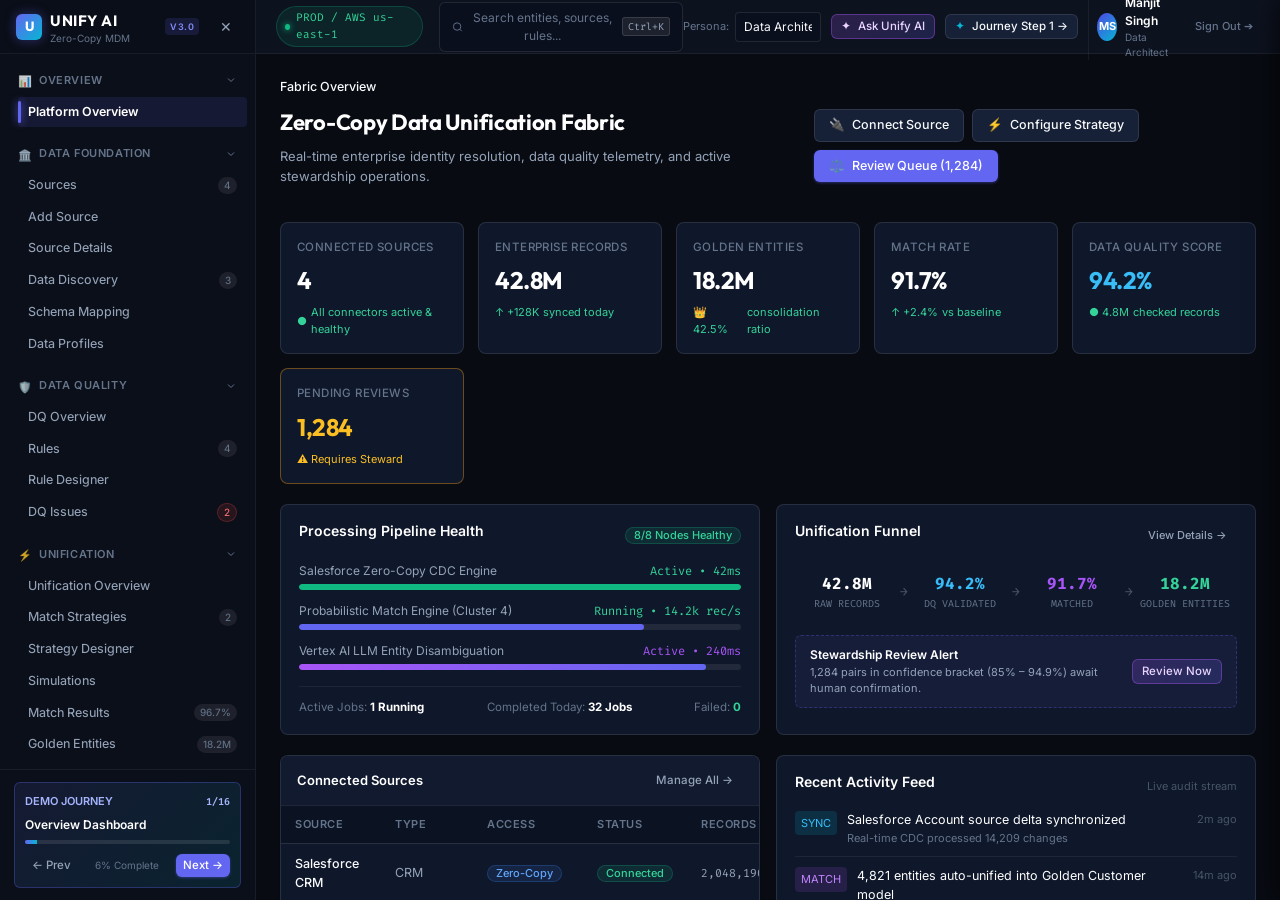
==== commit a80ac735: "Changes for layout 	modified:   index.html 	modified:   src/styles/layout.css" ====
--- a/index.html
+++ b/index.html
@@ -12,6 +12,9 @@
   <link rel="preconnect" href="https://fonts.gstatic.com" crossorigin>
   <link href="https://fonts.googleapis.com/css2?family=Fira+Code:wght@400;500;600&family=Inter:wght@300;400;500;600;700&family=Outfit:wght@400;600;700;800&family=Plus+Jakarta+Sans:wght@400;500;600;700&display=swap" rel="stylesheet">
 
+  <!-- Bootstrap 5.3 Core & Responsive Framework -->
+  <link href="https://cdn.jsdelivr.net/npm/bootstrap@5.3.3/dist/css/bootstrap.min.css" rel="stylesheet" crossorigin="anonymous">
+
   <!-- Design System Stylesheets -->
   <link rel="stylesheet" href="./src/styles/tokens.css">
   <link rel="stylesheet" href="./src/styles/layout.css">
--- a/src/styles/layout.css
+++ b/src/styles/layout.css
@@ -42,6 +42,15 @@
   position: relative;
 }
 
+/* Sidebar Wrapper Container */
+#sidebar-container {
+  width: var(--sidebar-width);
+  min-width: var(--sidebar-width);
+  height: 100%;
+  flex-shrink: 0;
+  display: flex;
+}
+
 /* Left Sidebar */
 .app-sidebar {
   width: var(--sidebar-width);
@@ -515,3 +524,153 @@
   border-top: 1px solid var(--border-subtle);
   background: var(--bg-topbar);
 }
+
+/* Mobile Hamburger & Off-Canvas Navigation */
+.mobile-nav-toggle {
+  display: none;
+  background: transparent;
+  border: none;
+  color: var(--text-primary);
+  font-size: 20px;
+  cursor: pointer;
+  padding: 6px;
+  border-radius: var(--radius-sm);
+  align-items: center;
+  justify-content: center;
+}
+
+.mobile-nav-toggle:hover {
+  background: var(--bg-sidebar-hover);
+}
+
+.sidebar-backdrop {
+  display: none;
+}
+
+/* Responsive Media Queries for Mobile & Tablet (Bootstrap lg breakpoint) */
+@media (max-width: 991.98px) {
+  #sidebar-container {
+    width: 0 !important;
+    min-width: 0 !important;
+    max-width: 0 !important;
+    flex: 0 0 0 !important;
+    overflow: visible !important;
+    margin: 0 !important;
+    padding: 0 !important;
+    border: none !important;
+  }
+
+  .mobile-nav-toggle {
+    display: inline-flex !important;
+  }
+
+  .sidebar-backdrop {
+    display: block !important;
+    position: fixed !important;
+    inset: 0 !important;
+    background: rgba(0, 0, 0, 0.75) !important;
+    backdrop-filter: blur(4px) !important;
+    z-index: 1040 !important;
+    opacity: 0 !important;
+    pointer-events: none !important;
+    transition: opacity 0.25s ease !important;
+  }
+
+  .sidebar-backdrop.open {
+    opacity: 1 !important;
+    pointer-events: auto !important;
+  }
+
+  .app-sidebar {
+    position: fixed !important;
+    top: 0 !important;
+    left: 0 !important;
+    bottom: 0 !important;
+    width: 280px !important;
+    min-width: 280px !important;
+    max-width: 85vw !important;
+    height: 100vh !important;
+    z-index: 1050 !important;
+    transform: translateX(-100%) !important;
+    transition: transform 0.28s cubic-bezier(0.16, 1, 0.3, 1) !important;
+    box-shadow: 6px 0 28px rgba(0, 0, 0, 0.8) !important;
+  }
+
+  .app-sidebar.mobile-open {
+    transform: translateX(0) !important;
+  }
+
+  .app-main {
+    width: 100vw !important;
+    min-width: 100% !important;
+    max-width: 100vw !important;
+    flex: 1 1 100% !important;
+    overflow-x: hidden !important;
+  }
+
+  .app-content {
+    padding: 16px 14px;
+  }
+
+  .page-header {
+    flex-direction: column;
+    align-items: stretch;
+    gap: 12px;
+  }
+
+  .page-actions {
+    flex-wrap: wrap;
+  }
+
+  .topbar-left {
+    gap: 10px;
+  }
+
+  .search-button {
+    min-width: 140px;
+  }
+}
+
+@media (max-width: 768px) {
+  .app-topbar {
+    padding: 0 12px;
+  }
+
+  .env-pill span:last-child {
+    display: none;
+  }
+
+  .search-button {
+    min-width: unset;
+    padding: 6px 8px;
+  }
+
+  .search-button span {
+    display: none;
+  }
+
+  .search-kbd {
+    display: none;
+  }
+
+  .topbar-right {
+    gap: 6px;
+  }
+
+  .topbar-right select {
+    max-width: 110px;
+  }
+
+  .ai-drawer {
+    width: 100vw;
+    max-width: 100vw;
+  }
+
+  .page-title {
+    font-size: 18px;
+  }
+
+  .page-description {
+    font-size: 12px;
+  }
+}
--- a/src/styles/components.css
+++ b/src/styles/components.css
@@ -493,3 +493,96 @@
 .bar-fill-success { background: var(--success); }
 .bar-fill-warning { background: var(--warning); }
 .bar-fill-ai { background: linear-gradient(90deg, #a855f7, #6366f1); }
+
+/* Mobile Component Responsive Overrides */
+@media (max-width: 768px) {
+  .grid-2, .grid-3 {
+    grid-template-columns: 1fr;
+    gap: 12px;
+  }
+
+  .kpi-grid {
+    grid-template-columns: repeat(2, 1fr);
+    gap: 10px;
+    margin-bottom: 16px;
+  }
+
+  .kpi-card {
+    padding: 12px;
+  }
+
+  .kpi-value {
+    font-size: 19px;
+  }
+
+  .kpi-label {
+    font-size: 10px;
+  }
+
+  .wizard-stepper {
+    overflow-x: auto;
+    -webkit-overflow-scrolling: touch;
+    white-space: nowrap;
+    padding: 10px 14px;
+    justify-content: flex-start;
+    gap: 10px;
+  }
+
+  .wizard-step {
+    flex-shrink: 0;
+    font-size: 11px;
+  }
+
+  .step-divider {
+    min-width: 14px;
+    margin: 0 4px;
+  }
+
+  .tabs-nav {
+    overflow-x: auto;
+    -webkit-overflow-scrolling: touch;
+    white-space: nowrap;
+    flex-wrap: nowrap;
+    padding-bottom: 4px;
+    margin-bottom: 14px;
+  }
+
+  .tab-btn {
+    flex-shrink: 0;
+    padding: 6px 10px;
+    font-size: 12px;
+  }
+
+  .table-toolbar {
+    flex-direction: column;
+    align-items: stretch;
+    gap: 10px;
+  }
+
+  .table-toolbar input,
+  .table-toolbar select {
+    width: 100% !important;
+  }
+
+  .modal-content {
+    width: 95vw;
+    max-width: 95vw;
+    margin: 10px;
+  }
+
+  .data-table-container {
+    -webkit-overflow-scrolling: touch;
+  }
+
+  .data-table th,
+  .data-table td {
+    padding: 9px 10px;
+    font-size: 11.5px;
+  }
+}
+
+@media (max-width: 480px) {
+  .kpi-grid {
+    grid-template-columns: 1fr;
+  }
+}
